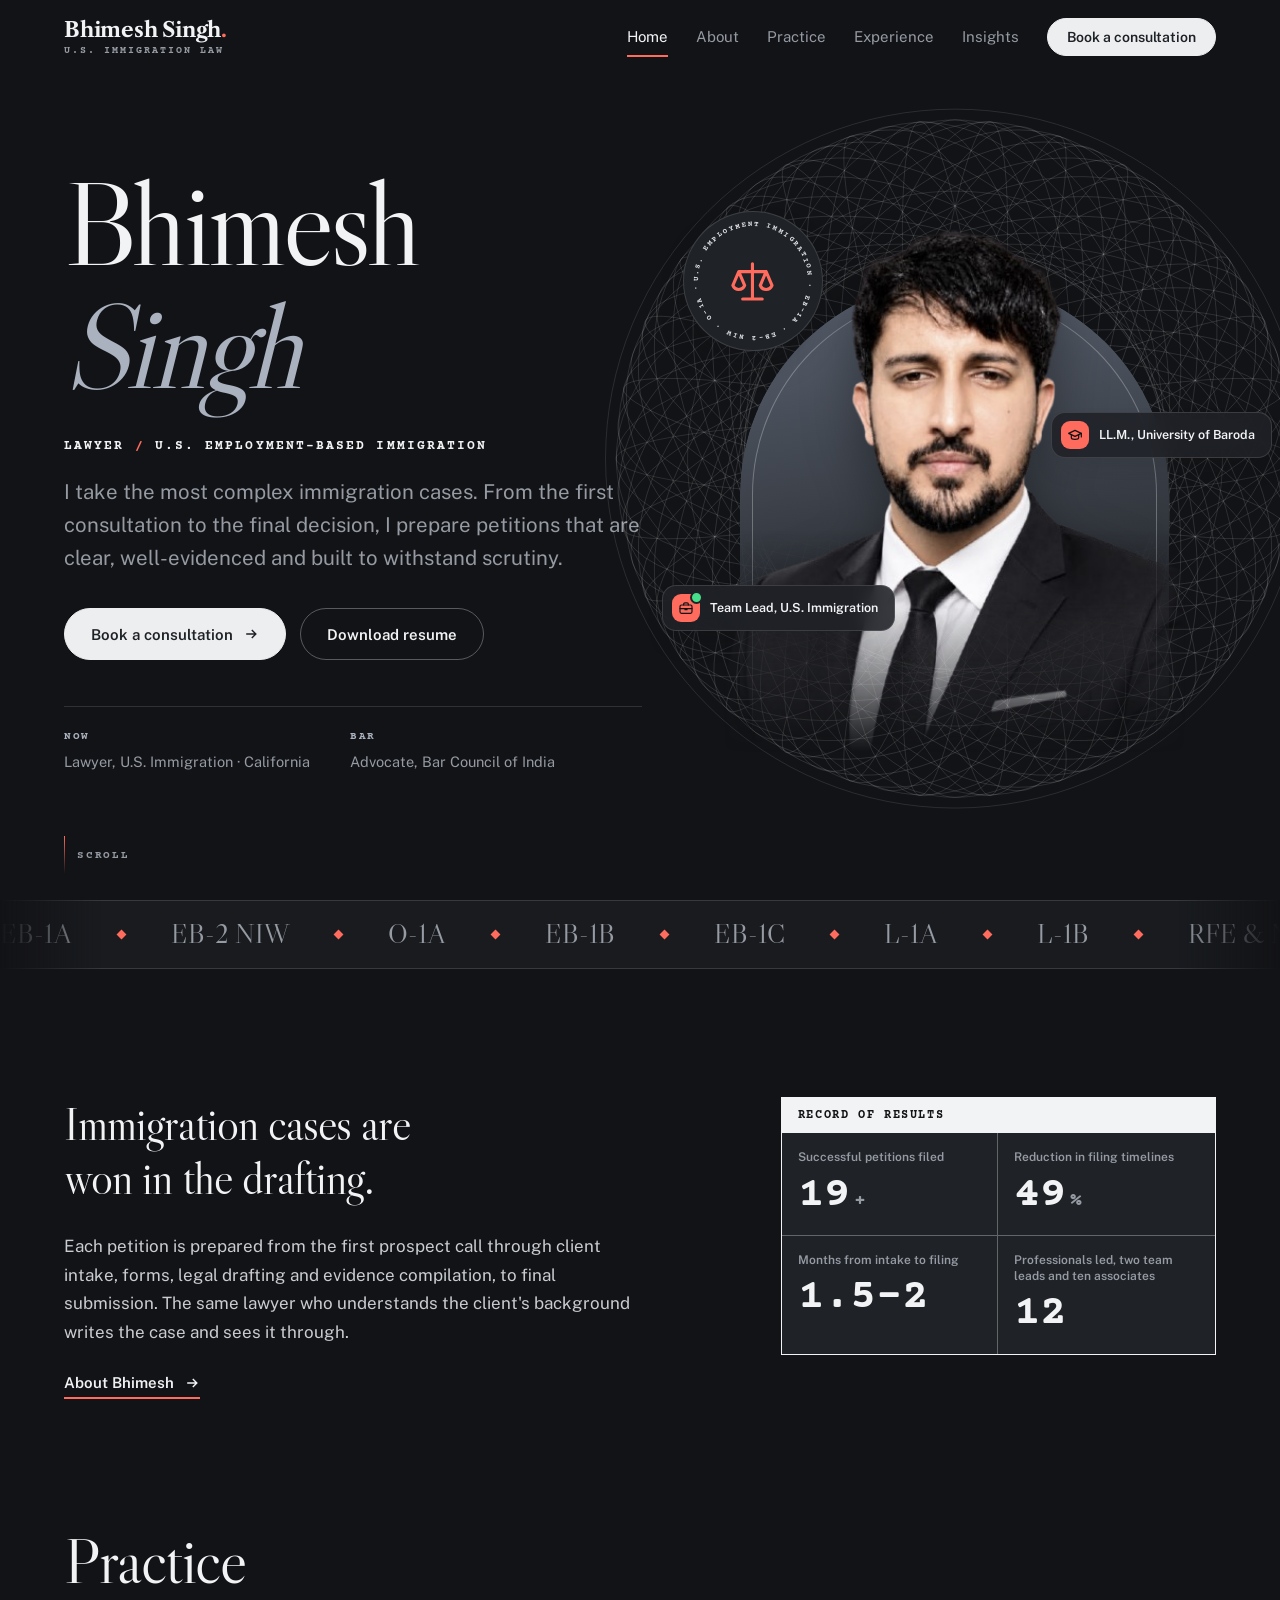
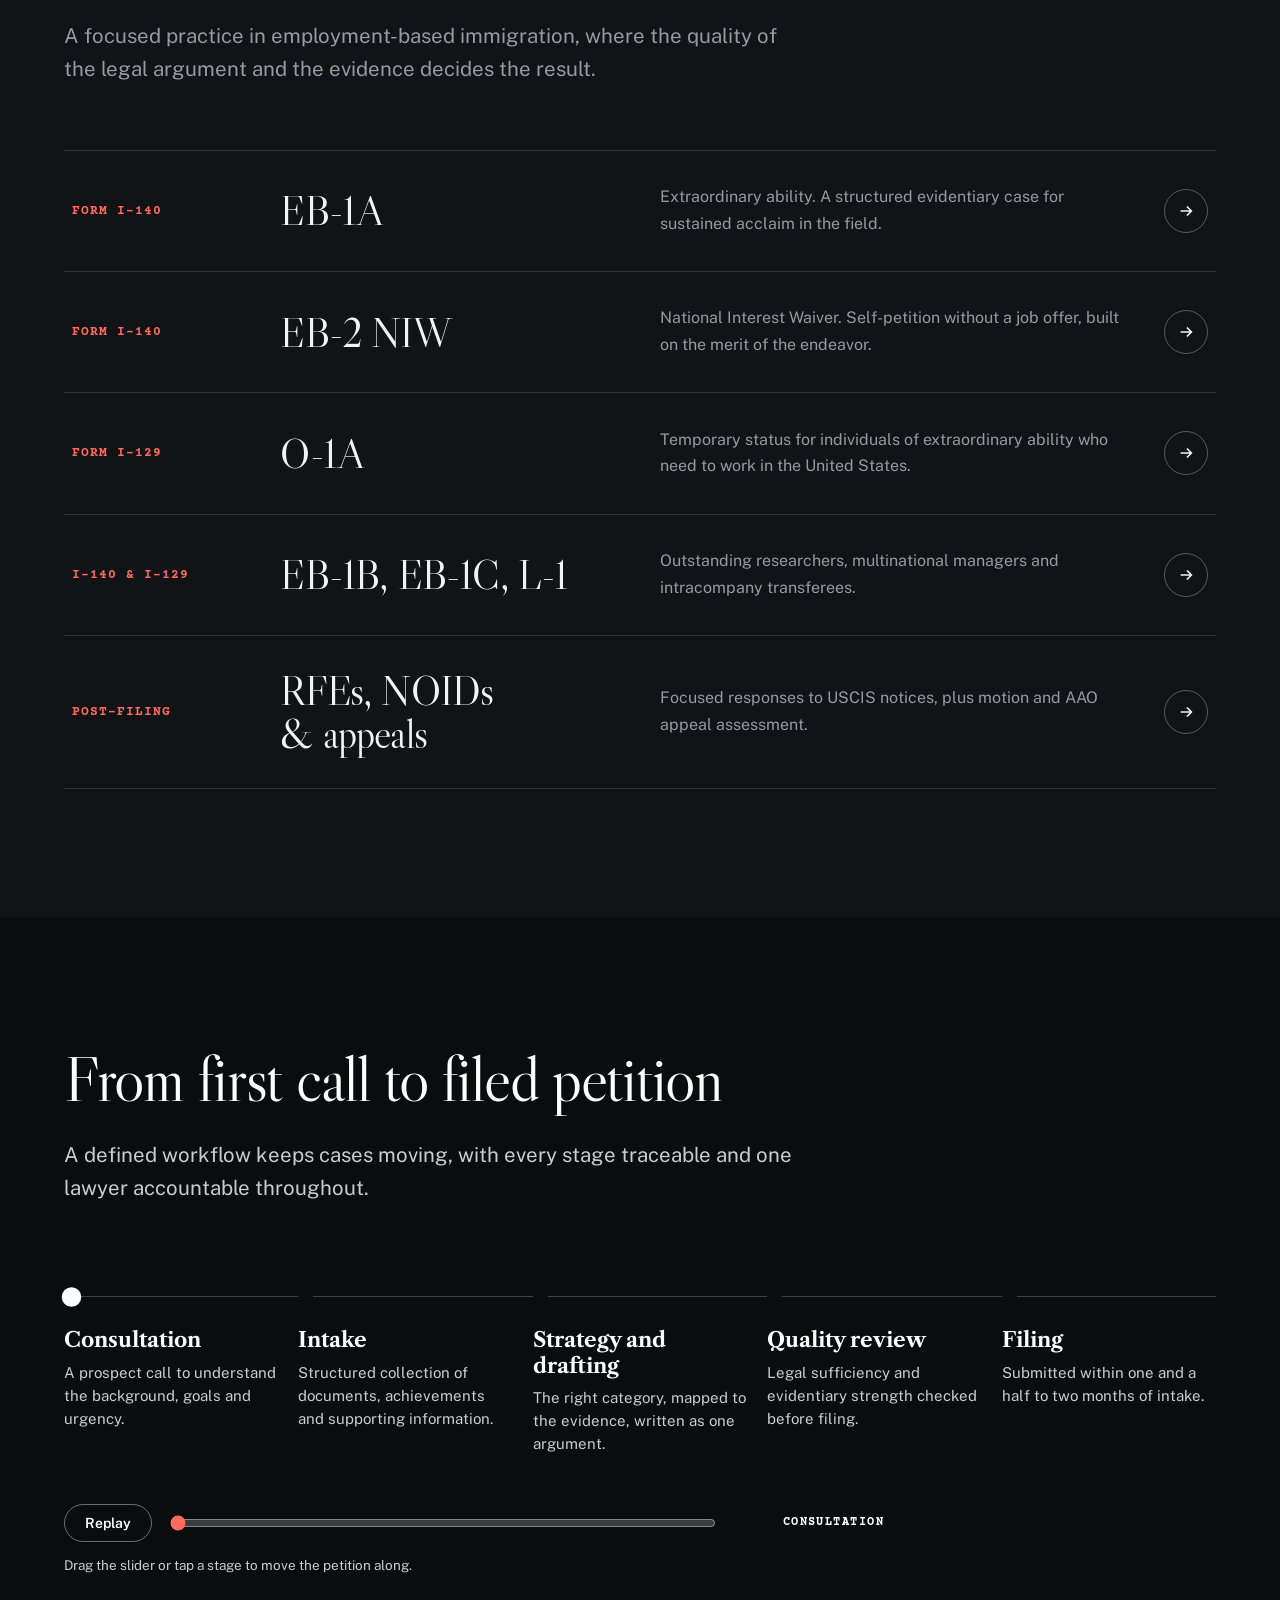
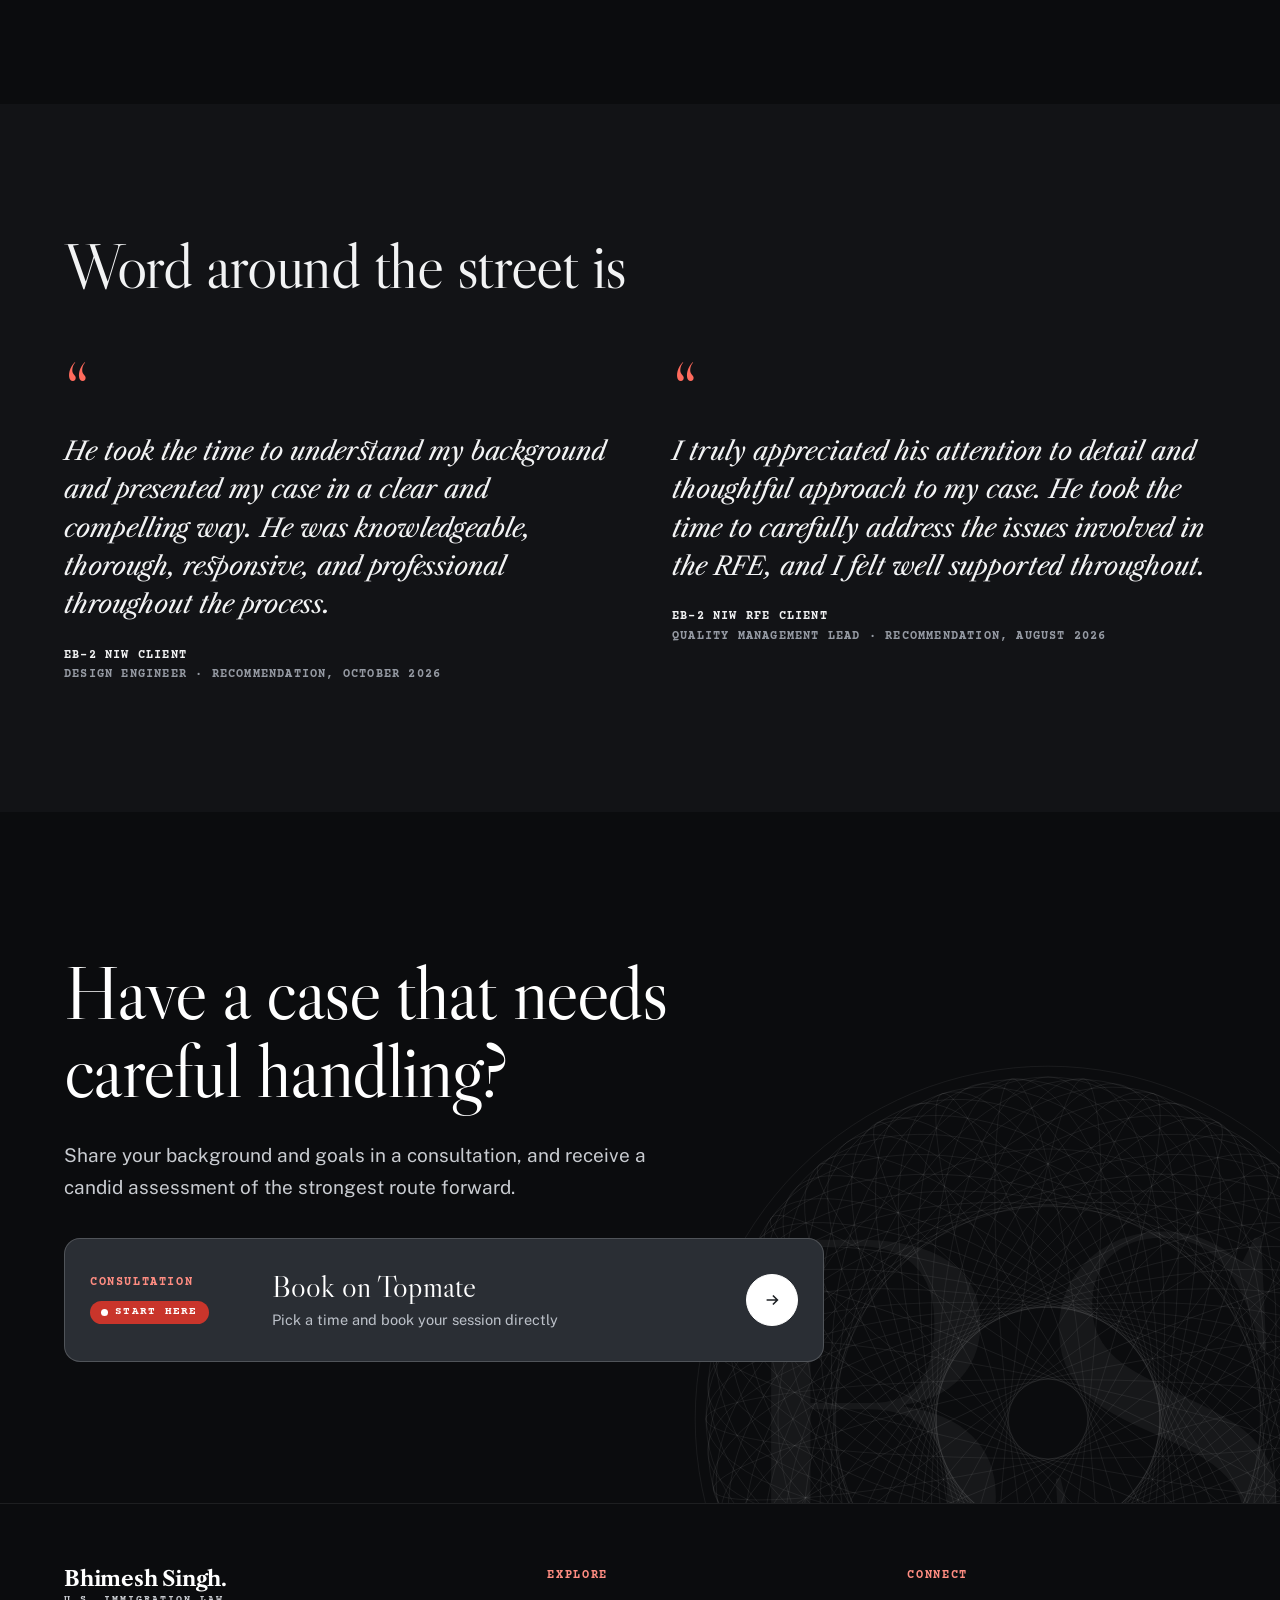
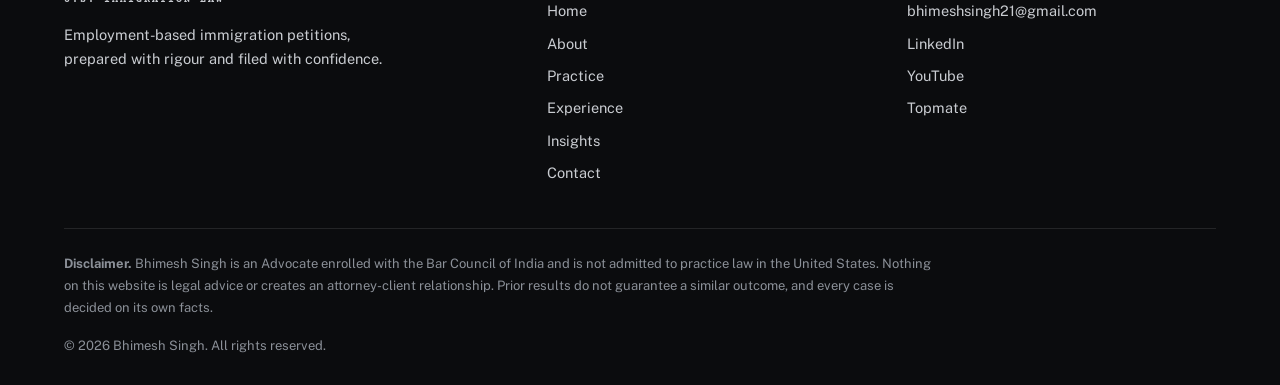
==== index.html @ 0651016d "added portfolio" ====
<!doctype html>
<html lang="en" class="no-js">
<head>
<meta charset="utf-8">
<meta name="viewport" content="width=device-width, initial-scale=1">
<title>Bhimesh Singh | U.S. Immigration Lawyer</title>
<meta name="description" content="Bhimesh Singh is a lawyer focused on U.S. employment-based immigration: EB-1A, EB-2 NIW, O-1A, EB-1B, EB-1C and L-1 petitions, RFEs and appeals.">
<meta name="theme-color" content="#121316">
<meta property="og:title" content="Bhimesh Singh | U.S. Immigration Lawyer">
<meta property="og:description" content="Bhimesh Singh is a lawyer focused on U.S. employment-based immigration: EB-1A, EB-2 NIW, O-1A, EB-1B, EB-1C and L-1 petitions, RFEs and appeals.">
<meta property="og:type" content="website">
<link rel="icon" href="data:image/svg+xml,%3Csvg xmlns='http://www.w3.org/2000/svg' viewBox='0 0 64 64'%3E%3Crect width='64' height='64' rx='14' fill='%231e2125'/%3E%3Ctext x='32' y='43' font-family='Georgia,serif' font-weight='700' font-size='28' text-anchor='middle' fill='%23ffffff'%3EBS%3C/text%3E%3C/svg%3E">
<link rel="preconnect" href="https://fonts.googleapis.com">
<link rel="preconnect" href="https://fonts.gstatic.com" crossorigin>
<link href="https://fonts.googleapis.com/css2?family=Courier+Prime:wght@400;700&family=Libre+Caslon+Display&family=Libre+Caslon+Text:ital,wght@0,400;0,700;1,400&family=Public+Sans:wght@400;500;600;700&display=swap" rel="stylesheet">
<link rel="stylesheet" href="style.css">
<script>document.documentElement.className='js';</script>
</head>
<body>
<svg class="hidden-svg" aria-hidden="true" focusable="false"><defs><symbol id="rose" viewBox="-200 -200 400 400"><ellipse rx="190" ry="22" transform="rotate(0)"/><ellipse rx="190" ry="22" transform="rotate(12)"/><ellipse rx="190" ry="22" transform="rotate(24)"/><ellipse rx="190" ry="22" transform="rotate(36)"/><ellipse rx="190" ry="22" transform="rotate(48)"/><ellipse rx="190" ry="22" transform="rotate(60)"/><ellipse rx="190" ry="22" transform="rotate(72)"/><ellipse rx="190" ry="22" transform="rotate(84)"/><ellipse rx="190" ry="22" transform="rotate(96)"/><ellipse rx="190" ry="22" transform="rotate(108)"/><ellipse rx="190" ry="22" transform="rotate(120)"/><ellipse rx="190" ry="22" transform="rotate(132)"/><ellipse rx="190" ry="22" transform="rotate(144)"/><ellipse rx="190" ry="22" transform="rotate(156)"/><ellipse rx="190" ry="22" transform="rotate(168)"/><ellipse rx="190" ry="62" transform="rotate(0)"/><ellipse rx="190" ry="62" transform="rotate(6)"/><ellipse rx="190" ry="62" transform="rotate(12)"/><ellipse rx="190" ry="62" transform="rotate(18)"/><ellipse rx="190" ry="62" transform="rotate(24)"/><ellipse rx="190" ry="62" transform="rotate(30)"/><ellipse rx="190" ry="62" transform="rotate(36)"/><ellipse rx="190" ry="62" transform="rotate(42)"/><ellipse rx="190" ry="62" transform="rotate(48)"/><ellipse rx="190" ry="62" transform="rotate(54)"/><ellipse rx="190" ry="62" transform="rotate(60)"/><ellipse rx="190" ry="62" transform="rotate(66)"/><ellipse rx="190" ry="62" transform="rotate(72)"/><ellipse rx="190" ry="62" transform="rotate(78)"/><ellipse rx="190" ry="62" transform="rotate(84)"/><ellipse rx="190" ry="62" transform="rotate(90)"/><ellipse rx="190" ry="62" transform="rotate(96)"/><ellipse rx="190" ry="62" transform="rotate(102)"/><ellipse rx="190" ry="62" transform="rotate(108)"/><ellipse rx="190" ry="62" transform="rotate(114)"/><ellipse rx="190" ry="62" transform="rotate(120)"/><ellipse rx="190" ry="62" transform="rotate(126)"/><ellipse rx="190" ry="62" transform="rotate(132)"/><ellipse rx="190" ry="62" transform="rotate(138)"/><ellipse rx="190" ry="62" transform="rotate(144)"/><ellipse rx="190" ry="62" transform="rotate(150)"/><ellipse rx="190" ry="62" transform="rotate(156)"/><ellipse rx="190" ry="62" transform="rotate(162)"/><ellipse rx="190" ry="62" transform="rotate(168)"/><ellipse rx="190" ry="62" transform="rotate(174)"/><ellipse rx="190" ry="118" transform="rotate(0)"/><ellipse rx="190" ry="118" transform="rotate(9)"/><ellipse rx="190" ry="118" transform="rotate(18)"/><ellipse rx="190" ry="118" transform="rotate(27)"/><ellipse rx="190" ry="118" transform="rotate(36)"/><ellipse rx="190" ry="118" transform="rotate(45)"/><ellipse rx="190" ry="118" transform="rotate(54)"/><ellipse rx="190" ry="118" transform="rotate(63)"/><ellipse rx="190" ry="118" transform="rotate(72)"/><ellipse rx="190" ry="118" transform="rotate(81)"/><ellipse rx="190" ry="118" transform="rotate(90)"/><ellipse rx="190" ry="118" transform="rotate(99)"/><ellipse rx="190" ry="118" transform="rotate(108)"/><ellipse rx="190" ry="118" transform="rotate(117)"/><ellipse rx="190" ry="118" transform="rotate(126)"/><ellipse rx="190" ry="118" transform="rotate(135)"/><ellipse rx="190" ry="118" transform="rotate(144)"/><ellipse rx="190" ry="118" transform="rotate(153)"/><ellipse rx="190" ry="118" transform="rotate(162)"/><ellipse rx="190" ry="118" transform="rotate(171)"/><circle r="196"/><circle r="150"/></symbol><filter id="rough"><feTurbulence type="fractalNoise" baseFrequency=".9" numOctaves="2" result="n"/><feDisplacementMap in="SourceGraphic" in2="n" scale="2.4"/></filter></defs></svg>
<a class="skip" href="#main">Skip to content</a>
<div class="progress" aria-hidden="true"></div>
<div class="pops" id="pops" aria-hidden="true"></div>
<header class="nav" id="nav">
  <a class="brand" href="index.html" aria-label="Bhimesh Singh, home"><b>Bhimesh Singh<i>.</i></b><small>U.S. Immigration Law</small></a>
  <nav class="links" id="links" aria-label="Primary">
    <a href="index.html" aria-current="page">Home</a><a href="about.html">About</a><a href="practice.html">Practice</a><a href="experience.html">Experience</a><a href="insights.html">Insights</a>
    <a href="contact.html" class="btn btn-sm magnetic">Book a consultation</a>
  </nav>
  <div class="nav-actions">
    <a href="contact.html" class="btn btn-sm nav-cta">Book a consultation</a>
    <button class="burger" id="burger" aria-label="Menu" aria-expanded="false" aria-controls="links"><i></i><i></i></button>
  </div>
</header>
<main id="main">
<section class="hero">
  <div class="hero-copy">
    <h1 class="name" aria-label="Bhimesh Singh">
      <span class="line"><span>Bhimesh</span></span>
      <span class="line"><span><em>Singh</em></span></span>
    </h1>
    <p class="role reveal" style="--d:.4s">Lawyer <b>/</b> U.S. employment-based immigration</p>
    <p class="lead reveal" style="--d:.5s">I take the most complex immigration cases. From the first consultation to the final decision, I prepare petitions that are clear, well-evidenced and built to withstand scrutiny.</p>
    <div class="cta reveal" style="--d:.65s">
      <a class="btn magnetic" href="contact.html">Book a consultation <svg viewBox="0 0 20 20" width="16" height="16" aria-hidden="true"><path d="M4 10h11m-4-5 5 5-5 5" fill="none" stroke="currentColor" stroke-width="1.8"/></svg></a>
      <a class="btn btn-ghost magnetic" href="assets/Bhimesh_Singh_Resume.pdf" download>Download resume</a>
    </div>
    <ul class="hero-meta reveal" style="--d:.8s">
      <li><span>Now</span>Lawyer, U.S. Immigration &middot; California</li>
      <li><span>Bar</span>Advocate, Bar Council of India</li>
    </ul>
  </div>
  <div class="hero-art">
    <svg class="rosette" aria-hidden="true"><use href="#rose"/></svg>
    <div class="arch"></div>
    <img src="assets/portrait.png" alt="Portrait of Bhimesh Singh in a dark suit and tie" width="435" height="573" fetchpriority="high">
    <div class="seal" aria-hidden="true">
      <svg class="ring-text" viewBox="0 0 200 200"><defs><path id="circ" d="M100,100 m-80,0 a80,80 0 1,1 160,0 a80,80 0 1,1 -160,0"/></defs><text><textPath href="#circ" textLength="496" lengthAdjust="spacing">U.S. EMPLOYMENT IMMIGRATION &#183; EB-1A &#183; EB-2 NIW &#183; O-1A &#183;</textPath></text></svg>
      <svg class="ic" viewBox="0 0 24 24"><path d="M12 3v18M7 21h10M5 7h14M5 7l-3 7a3.2 3.2 0 0 0 6 0zM19 7l-3 7a3.2 3.2 0 0 0 6 0z"/></svg>
    </div><div class="chip c1"><i class="live"><svg viewBox="0 0 24 24" aria-hidden="true"><rect x="3" y="7.5" width="18" height="12.5" rx="2.2"/><path d="M8.5 7.5V6a1.8 1.8 0 0 1 1.8-1.8h3.4A1.8 1.8 0 0 1 15.5 6v1.5M3 13h18M10.5 13v1.6h3V13"/></svg></i>Team Lead, U.S. Immigration</div>
    <div class="chip c2"><i><svg viewBox="0 0 24 24" aria-hidden="true"><path d="M2.5 9.5L12 5l9.5 4.5L12 14z"/><path d="M6.5 11.7v4.3c0 1.2 2.5 2.5 5.5 2.5s5.5-1.3 5.5-2.5v-4.3M21.5 9.5v5.5"/></svg></i>LL.M., University of Baroda</div>
  </div>
  <a href="#statement" class="scroll" aria-label="Scroll to content"><i></i>Scroll</a>
</section>

<div class="ticker" aria-hidden="true"><div class="track"><span>EB-1A</span><span>EB-2 NIW</span><span>O-1A</span><span>EB-1B</span><span>EB-1C</span><span>L-1A</span><span>L-1B</span><span>RFE &amp; NOID responses</span><span>I-290B motions</span><span>AAO appeals</span><span>EB-1A</span><span>EB-2 NIW</span><span>O-1A</span><span>EB-1B</span><span>EB-1C</span><span>L-1A</span><span>L-1B</span><span>RFE &amp; NOID responses</span><span>I-290B motions</span><span>AAO appeals</span></div></div>

<section class="sec" id="statement">
  <div class="statement">
    <div>
      <p class="big" style="margin:0"><span class="hl" style="--d:0s"><span>Immigration cases are won in the drafting.</span></span></p>
      <p class="reveal">Each petition is prepared from the first prospect call through client intake, forms, legal drafting and evidence compilation, to final submission. The same lawyer who understands the client's background writes the case and sees it through.</p>
      <a class="more reveal" href="about.html">About Bhimesh <svg viewBox="0 0 20 20" width="16" height="16" aria-hidden="true"><path d="M4 10h11m-4-5 5 5-5 5" fill="none" stroke="currentColor" stroke-width="1.8"/></svg></a>
    </div>
    <div class="ledger reveal">
      <header>Record of results</header>
      <div class="ledger-grid">
        <div class="field"><label>Successful petitions filed</label><b data-count="19" data-suffix="+">0</b></div>
        <div class="field"><label>Reduction in filing timelines</label><b data-count="50" data-suffix="%">0</b></div>
        <div class="field"><label>Months from intake to filing</label><b>1.5&ndash;2</b></div>
        <div class="field"><label>Professionals led, two team leads and ten associates</label><b data-count="12">0</b></div>
      </div>
    </div>
  </div>
</section>

<section class="sec">
  <div class="sec-head">
    <h2><span class="hl" style="--d:0s"><span>Practice</span></span></h2>
    <p class="lead reveal">A focused practice in employment-based immigration, where the quality of the legal argument and the evidence decides the result.</p>
  </div>
  <ul class="rows"><li><a class="row reveal" style="--d:0.0s" href="practice.html#eb1a"><span class="form">Form I-140</span><h3>EB-1A</h3><p>Extraordinary ability. A structured evidentiary case for sustained acclaim in the field.</p><span class="arr"><svg viewBox="0 0 20 20" aria-hidden="true"><path d="M4 10h11m-4-5 5 5-5 5" fill="none" stroke="currentColor" stroke-width="1.8"/></svg></span></a></li><li><a class="row reveal" style="--d:0.06s" href="practice.html#eb2niw"><span class="form">Form I-140</span><h3>EB-2 NIW</h3><p>National Interest Waiver. Self-petition without a job offer, built on the merit of the endeavor.</p><span class="arr"><svg viewBox="0 0 20 20" aria-hidden="true"><path d="M4 10h11m-4-5 5 5-5 5" fill="none" stroke="currentColor" stroke-width="1.8"/></svg></span></a></li><li><a class="row reveal" style="--d:0.12s" href="practice.html#o1a"><span class="form">Form I-129</span><h3>O-1A</h3><p>Temporary status for individuals of extraordinary ability who need to work in the United States.</p><span class="arr"><svg viewBox="0 0 20 20" aria-hidden="true"><path d="M4 10h11m-4-5 5 5-5 5" fill="none" stroke="currentColor" stroke-width="1.8"/></svg></span></a></li><li><a class="row reveal" style="--d:0.18s" href="practice.html#other"><span class="form">I-140 &amp; I-129</span><h3>EB-1B, EB-1C, L-1</h3><p>Outstanding researchers, multinational managers and intracompany transferees.</p><span class="arr"><svg viewBox="0 0 20 20" aria-hidden="true"><path d="M4 10h11m-4-5 5 5-5 5" fill="none" stroke="currentColor" stroke-width="1.8"/></svg></span></a></li><li><a class="row reveal" style="--d:0.24s" href="practice.html#rfe"><span class="form">Post-filing</span><h3>RFEs, NOIDs &amp; appeals</h3><p>Focused responses to USCIS notices, plus motion and AAO appeal assessment.</p><span class="arr"><svg viewBox="0 0 20 20" aria-hidden="true"><path d="M4 10h11m-4-5 5 5-5 5" fill="none" stroke="currentColor" stroke-width="1.8"/></svg></span></a></li></ul>
</section>

<section class="dark">
  <div class="sec pb" style="padding-bottom:0">
    <div class="sec-head" style="margin-bottom:0">
      <h2><span class="hl" style="--d:0s"><span>From first call to filed petition</span></span></h2>
      <p class="lead reveal">A defined workflow keeps cases moving, with every stage traceable and one lawyer accountable throughout.</p>
    </div>
    <div class="flow-wrap" id="flowWrap">
      <ol class="flow" aria-label="Petition workflow">
        <li><b>Consultation</b><span>A prospect call to understand the background, goals and urgency.</span></li>
        <li><b>Intake</b><span>Structured collection of documents, achievements and supporting information.</span></li>
        <li><b>Strategy and drafting</b><span>The right category, mapped to the evidence, written as one argument.</span></li>
        <li><b>Quality review</b><span>Legal sufficiency and evidentiary strength checked before filing.</span></li>
        <li><b>Filing</b><span>Submitted within one and a half to two months of intake.</span></li>
      </ol>
      <div class="flow-doc" aria-hidden="true"><svg viewBox="0 0 24 24"><path d="M6 2.5h8l4 4v15H6z"/><path d="M14 2.5v4h4M9 12h6M9 16h6"/></svg></div>
      <div class="stamp" aria-hidden="true">FILED<small>IN 1.5&ndash;2 MONTHS</small></div>
    </div>
    <div class="flow-ctl">
      <button class="replay" id="flowReplay" type="button">Replay</button>
      <input id="flowRange" type="range" min="0" max="1000" value="0" aria-label="Move the petition through each stage" aria-describedby="flowOut">
      <output class="stage-out" id="flowOut" for="flowRange" aria-live="polite">Consultation</output>
    </div>
    <p class="flow-hint">Drag the slider or tap a stage to move the petition along.</p>
  </div>
</section>

<section class="sec">
  <div class="sec-head"><h2><span class="hl" style="--d:0s"><span>Word around the street is</span></span></h2></div>
  <div class="quotes">
    <figure class="quote reveal">
      <blockquote>He took the time to understand my background and presented my case in a clear and compelling way. He was knowledgeable, thorough, responsive, and professional throughout the process.</blockquote>
      <figcaption><b>EB-2 NIW client</b>Design Engineer &middot; Recommendation, October 2026</figcaption>
    </figure>
    <figure class="quote reveal" style="--d:.1s">
      <blockquote>I truly appreciated his attention to detail and thoughtful approach to my case. He took the time to carefully address the issues involved in the RFE, and I felt well supported throughout.</blockquote>
      <figcaption><b>EB-2 NIW RFE client</b>Quality Management Lead &middot; Recommendation, August 2026</figcaption>
    </figure>
  </div>
</section>

<section class="band">
  <svg class="rosette" aria-hidden="true"><use href="#rose"/></svg>
  <div class="band-in">
    <h2><span class="hl" style="--d:0s"><span>Have a case that needs careful handling?</span></span></h2>
    <p class="reveal">Share your background and goals in a consultation, and receive a candid assessment of the strongest route forward.</p>
    <a class="channel primary reveal" href="https://topmate.io/bhimeshsingh" target="_blank" rel="noopener"><small>Consultation<span class="badge"><i></i>Start here</span></small><div><b>Book on Topmate</b><span class="d">Pick a time and book your session directly</span></div><span class="arr"><svg viewBox="0 0 20 20" aria-hidden="true"><path d="M4 10h11m-4-5 5 5-5 5" fill="none" stroke="currentColor" stroke-width="1.8"/></svg></span></a>
  </div>
</section>
</main>
<footer class="foot">
  <div class="foot-top">
    <div>
      <a class="brand" href="index.html"><b>Bhimesh Singh.</b><small>U.S. Immigration Law</small></a>
      <p style="margin-top:18px;max-width:38ch">Employment-based immigration petitions, prepared with rigour and filed with confidence.</p>
    </div>
    <div><h4>Explore</h4><ul><li><a href="index.html">Home</a></li><li><a href="about.html">About</a></li><li><a href="practice.html">Practice</a></li><li><a href="experience.html">Experience</a></li><li><a href="insights.html">Insights</a></li><li><a href="contact.html">Contact</a></li></ul></div>
    <div><h4>Connect</h4><ul>
      <li><a href="mailto:bhimeshsingh21@gmail.com">bhimeshsingh21@gmail.com</a></li>
      <li><a href="https://www.linkedin.com/in/bhimeshsingh/" target="_blank" rel="noopener">LinkedIn</a></li>
      <li><a href="https://www.youtube.com/@Lawyerbhimesh" target="_blank" rel="noopener">YouTube</a></li>
      <li><a href="https://topmate.io/bhimeshsingh" target="_blank" rel="noopener">Topmate</a></li>
    </ul></div>
  </div>
  <p class="disc"><b>Disclaimer.</b> Bhimesh Singh is an Advocate enrolled with the Bar Council of India and is not admitted to practice law in the United States. Nothing on this website is legal advice or creates an attorney-client relationship. Prior results do not guarantee a similar outcome, and every case is decided on its own facts.</p>
  <p class="copyr">&copy; <span id="yr">2026</span> Bhimesh Singh. All rights reserved.</p>
</footer>
<script src="main.js"></script>
</body>
</html>
---- style.css ----
@view-transition{navigation:auto}
:root{
  --bg:#121316;--bg2:#191b1f;--panel:#1f2227;
  --ink:#f2f3f4;--text:#c9ccd1;--muted:#959aa3;
  --line:rgba(255,255,255,.13);--line2:rgba(255,255,255,.3);
  --accent:#e4e6e9;--accent2:#aab2bf;--stamp:#ff6b5d;
  --drench:#0b0c0e;--arch-a:#5c6472;--arch-b:#26292e;
  --btn-bg:#eceef0;--btn-fg:#1e2125;--btn-hover:#ffffff;
  --rose:rgba(255,255,255,.14);
  --disp:'Libre Caslon Display','Libre Caslon Text',Georgia,serif;
  --serif:'Libre Caslon Text',Georgia,serif;
  --sans:'Public Sans',system-ui,-apple-system,'Segoe UI',sans-serif;
  --type:'Courier Prime','Courier New',monospace;
  --ease:cubic-bezier(.16,1,.3,1);
  --pad:clamp(20px,5vw,72px);
  --gut:max(var(--pad),calc((100vw - 1240px)/2));
  color-scheme:dark;
}
*{box-sizing:border-box;margin:0;padding:0}
html{overflow-x:hidden;scroll-behavior:smooth;scroll-padding-top:90px;scrollbar-color:var(--muted) var(--bg)}
body{background:var(--bg);color:var(--text);font:400 17px/1.68 var(--sans);-webkit-font-smoothing:antialiased;overflow-x:clip;caret-color:var(--accent2);transition:background .5s,color .5s}
img{max-width:100%;display:block}
a{color:inherit;text-decoration:none}
ul,ol{list-style:none}
::selection{background:var(--accent2);color:#fff}
:focus-visible{outline:2px solid var(--accent2);outline-offset:3px;border-radius:3px}
.skip{position:absolute;left:-999px;top:8px;background:var(--accent);color:var(--btn-fg);padding:10px 16px;z-index:100}
.skip:focus{left:8px}
h1,h2,h3{font-family:var(--serif);font-weight:700;color:var(--ink);text-wrap:balance}
h2{font:400 clamp(34px,5vw,66px)/1.06 var(--disp);letter-spacing:-.02em}
h3{font:700 clamp(21px,2vw,26px)/1.25 var(--serif);letter-spacing:-.01em}
h4{font:700 12px/1.3 var(--type);letter-spacing:.14em;text-transform:uppercase;color:var(--accent2);margin-bottom:16px}
.lead{font-size:clamp(18px,1.6vw,21px);line-height:1.6;color:var(--muted);max-width:56ch}
.type{font-family:var(--type)}
.hidden-svg{position:absolute;width:0;height:0}

/* ambient */
.progress{position:fixed;top:0;left:0;height:3px;width:100%;transform-origin:0 50%;transform:scaleX(0);background:linear-gradient(90deg,var(--accent2),var(--stamp));z-index:60}
main,.foot,.nav{position:relative;z-index:1}
.pops{position:fixed;inset:0;z-index:0;pointer-events:none;overflow:hidden}

/* nav */
.nav{position:fixed;top:0;left:0;right:0;z-index:50;display:flex;align-items:center;justify-content:space-between;padding:18px var(--gut);transition:background .3s,backdrop-filter .3s,padding .3s;view-transition-name:nav}
.nav.stuck{background:color-mix(in srgb,var(--bg) 86%,transparent);backdrop-filter:blur(14px);-webkit-backdrop-filter:blur(14px);padding-block:11px;border-bottom:1px solid var(--line)}
.brand{display:flex;flex-direction:column;line-height:1}
.brand b{font:700 21px/1 var(--serif);color:var(--ink);letter-spacing:-.01em}
.brand b i{color:var(--stamp);font-style:normal}
.brand small{font:700 10px/1 var(--type);letter-spacing:.2em;text-transform:uppercase;color:var(--muted);margin-top:6px}
.links{display:flex;align-items:center;gap:28px;font-size:15px;white-space:nowrap}
.links a:not(.btn){color:var(--muted);position:relative;padding:4px 0;transition:color .2s}
.links a:not(.btn)::after{content:"";position:absolute;left:0;right:0;bottom:-3px;height:2px;background:var(--stamp);transform:scaleX(0);transform-origin:left;transition:transform .45s var(--ease)}
.links a:not(.btn):hover,.links a[aria-current]:not(.btn){color:var(--ink)}
.links a:not(.btn):hover::after,.links a[aria-current]:not(.btn)::after{transform:scaleX(1)}
.burger{display:none;background:none;border:0;width:42px;height:42px;position:relative;cursor:pointer}
.burger i{position:absolute;left:10px;right:10px;height:2px;background:var(--ink);transition:transform .3s var(--ease)}
.burger i:first-child{top:17px}.burger i:last-child{top:25px}
.burger[aria-expanded=true] i:first-child{transform:translateY(4px) rotate(45deg)}
.burger[aria-expanded=true] i:last-child{transform:translateY(-4px) rotate(-45deg)}

.nav-actions{display:none;align-items:center;gap:6px}
.nav-cta{white-space:nowrap}

/* buttons */
.btn{display:inline-flex;align-items:center;gap:10px;background:var(--btn-bg);color:var(--btn-fg);font:600 15px/1 var(--sans);padding:17px 26px;border-radius:999px;border:1px solid var(--btn-bg);transition:background .25s,box-shadow .3s,border-color .25s,color .25s;will-change:transform}
.btn:hover{background:var(--btn-hover);border-color:var(--btn-hover);box-shadow:0 14px 34px -12px rgba(20,22,26,.55)}
.btn svg{transition:transform .3s var(--ease)}
.btn:hover svg{transform:translateX(4px)}
.btn-ghost{background:transparent;color:var(--ink);border-color:var(--line2)}
.btn-ghost:hover{background:var(--bg2);color:var(--ink);border-color:var(--ink);box-shadow:none}
.btn-sm{padding:11px 19px;font-size:14px}
.btn-stamp{background:var(--stamp);border-color:var(--stamp);color:#fff}
.btn-stamp:hover{background:#e04a3f;border-color:#e04a3f}

/* hero */
.hero{min-height:100svh;display:grid;grid-template-columns:1.05fr .95fr;align-items:center;gap:clamp(24px,4vw,64px);padding:118px var(--gut) 78px;position:relative}
.name{font:400 clamp(58px,9.4vw,138px)/.96 var(--disp);letter-spacing:-.03em;color:var(--ink)}
.name .line{display:block;overflow:hidden;padding-bottom:.18em;margin-bottom:-.12em}
.name .line>span{display:inline-block}
.name em{font-style:italic;color:var(--accent2)}
.role{margin-top:26px;font:700 13px/1.5 var(--type);letter-spacing:.16em;text-transform:uppercase;color:var(--ink)}
.role b{color:var(--stamp)}
.hero .lead{margin-top:20px}
.cta{display:flex;flex-wrap:wrap;gap:14px;margin-top:34px}
.hero-meta{display:flex;flex-wrap:wrap;gap:14px 40px;margin-top:46px;padding-top:24px;border-top:1px solid var(--line);font-size:14.5px;color:var(--muted)}
.hero-meta span{display:block;font:700 11px/1 var(--type);letter-spacing:.14em;text-transform:uppercase;color:var(--accent2);margin-bottom:8px}

.hero-art{position:relative;aspect-ratio:1/1.1;max-width:560px;width:100%;justify-self:end;transition:transform .25s ease-out}
.rosette{position:absolute;inset:-14% -20% -10% -20%;width:140%;height:124%;color:var(--rose);fill:none;stroke:currentColor;stroke-width:.45;animation:spin 140s linear infinite;pointer-events:none}
.arch{position:absolute;left:9%;right:9%;top:17%;bottom:0;-webkit-mask-image:linear-gradient(#000 52%,transparent 96%);mask-image:linear-gradient(#000 52%,transparent 96%);border-radius:999px 999px 0 0;background:linear-gradient(172deg,var(--arch-a) 0%,var(--arch-b) 72%);box-shadow:0 40px 70px -40px rgba(20,22,26,.7)}
.arch::after{content:"";position:absolute;inset:12px 12px 0;border:1px solid rgba(255,255,255,.28);border-bottom:0;border-radius:999px 999px 0 0}
.hero-art img,.sticky-art img{position:absolute;left:6%;right:6%;bottom:0;width:88%;height:auto;filter:saturate(.75) drop-shadow(0 22px 26px rgba(0,0,0,.35));-webkit-mask-image:linear-gradient(90deg,transparent 0,#000 9%,#000 91%,transparent 100%),linear-gradient(#000 74%,transparent 99%);-webkit-mask-composite:source-in;mask-image:linear-gradient(90deg,transparent 0,#000 9%,#000 91%,transparent 100%),linear-gradient(#000 74%,transparent 99%);mask-composite:intersect}
.seal{position:absolute;left:-2%;top:5%;width:clamp(100px,11.5vw,140px);aspect-ratio:1;border-radius:50%;background:var(--panel);border:1px solid var(--line);box-shadow:0 18px 34px -16px rgba(20,22,26,.5);z-index:3;display:grid;place-items:center}
.seal .ring-text{position:absolute;inset:0;width:100%;height:100%;animation:spin 26s linear infinite}
.seal text{font:700 10.5px var(--type);fill:var(--accent);letter-spacing:.08em}
.seal .ic{position:relative;width:34%;height:34%;fill:none;stroke:var(--stamp);stroke-width:1.6;stroke-linecap:round;stroke-linejoin:round}
.chip{position:absolute;z-index:3;display:flex;align-items:center;gap:10px;font:600 12.5px/1.3 var(--sans);color:var(--ink);padding:11px 16px;border-radius:14px;background:color-mix(in srgb,var(--panel) 88%,transparent);backdrop-filter:blur(10px);-webkit-backdrop-filter:blur(10px);border:1px solid var(--line);animation:float 6s ease-in-out infinite;box-shadow:0 14px 30px -18px rgba(20,22,26,.5)}
.chip i{flex:none;display:grid;place-items:center;width:28px;height:28px;margin:-3px 0 -3px -7px;border-radius:9px;background:var(--stamp);color:#121316;position:relative}
.chip i.live::after{content:"";position:absolute;top:-3px;right:-3px;width:9px;height:9px;border-radius:50%;background:#46e08a;border:2px solid var(--panel);box-sizing:content-box;animation:pulse 2s infinite}
.chip svg{width:16px;height:16px;fill:none;stroke:currentColor;stroke-width:1.8;stroke-linecap:round;stroke-linejoin:round}
.c1{left:-6%;bottom:22%}
.c2{right:calc(-1 * min(17%, var(--gut) - 8px));top:40%;animation-delay:-3s}
.scroll{position:absolute;left:var(--gut);bottom:26px;display:flex;align-items:center;gap:12px;font:700 11px/1 var(--type);letter-spacing:.16em;text-transform:uppercase;color:var(--muted)}
.scroll i{width:1px;height:38px;background:linear-gradient(var(--stamp),transparent);animation:drip 2.2s var(--ease) infinite;transform-origin:top}

/* load choreography */
.js .name .line>span{transform:translateY(106%)}
.loaded .name .line>span{transform:none;transition:transform 1.2s var(--ease)}
.loaded .name .line:nth-child(2)>span{transition-delay:.12s}
.js .hero-art .arch{transform:scaleY(.5);opacity:0;transform-origin:bottom}
.js .hero-art img{opacity:0;transform:translateY(46px)}
.js .hero-art .seal,.js .hero-art .chip,.js .hero-art .rosette{opacity:0}
.loaded .hero-art .arch{transform:none;opacity:1;transition:transform 1.3s var(--ease) .25s,opacity .8s .25s}
.loaded .hero-art img{opacity:1;transform:none;transition:opacity 1s var(--ease) .6s,transform 1.3s var(--ease) .6s}
.loaded .hero-art .seal,.loaded .hero-art .chip,.loaded .hero-art .rosette{opacity:1;transition:opacity 1s 1.1s}
.js .hero .reveal{opacity:0}
.loaded .hero .reveal{opacity:1;transform:none}

/* reveal */
.js .reveal{opacity:0;transform:translateY(30px);transition:opacity .9s var(--ease) var(--d,0s),transform .9s var(--ease) var(--d,0s)}
.js .reveal.in{opacity:1;transform:none}
.hl{display:block;overflow:hidden;padding-bottom:.16em;margin-bottom:-.1em}
.hl>span{display:inline-block}
.js .hl>span{transform:translateY(108%)}
.js .hl.in>span,.loaded .page-head .hl>span{transform:none;transition:transform 1.1s var(--ease) var(--d,0s)}

/* ticker */
.ticker{overflow:hidden;border-block:1px solid var(--line);background:var(--bg2);padding:20px 0;mask-image:linear-gradient(90deg,transparent,#000 8%,#000 92%,transparent);-webkit-mask-image:linear-gradient(90deg,transparent,#000 8%,#000 92%,transparent)}
.track{display:flex;gap:46px;width:max-content;animation:marquee 42s linear infinite}
.track span{font:400 clamp(19px,2.1vw,28px)/1 var(--disp);color:var(--muted);white-space:nowrap;display:flex;align-items:center;gap:46px}
.track span::after{content:"";width:7px;height:7px;background:var(--stamp);transform:rotate(45deg)}
.ticker:hover .track{animation-play-state:paused}

/* sections */
.sec{padding:clamp(76px,10vw,140px) var(--gut) 0}
.sec.pb{padding-bottom:clamp(76px,10vw,140px)}
.sec-head{max-width:820px;margin-bottom:clamp(34px,5vw,64px)}
.sec-head .lead{margin-top:22px}
.dark{background:var(--drench);color:var(--on);margin-top:clamp(76px,10vw,140px);padding-bottom:clamp(76px,10vw,140px);position:relative;overflow:hidden}
.dark h2,.dark h3{color:#fff}
.dark .lead{color:var(--on-m)}
.dark h4{color:var(--on-m)}

.statement{display:grid;grid-template-columns:1.25fr .85fr;gap:clamp(30px,6vw,96px);align-items:start}
.statement .big{font:400 clamp(28px,3.6vw,50px)/1.18 var(--disp);color:var(--ink);letter-spacing:-.02em;text-wrap:balance}
.statement p:not(.big){margin-top:24px;max-width:58ch}
.statement .more{margin-top:28px}
.more{display:inline-flex;align-items:center;gap:10px;font:600 15px/1 var(--sans);color:var(--ink);border-bottom:2px solid var(--stamp);padding-bottom:6px;transition:gap .3s var(--ease)}
.more:hover{gap:16px}

/* ledger: results in the grammar of a government form */
.ledger{border:1px solid var(--ink);background:var(--panel)}
.ledger header{background:var(--ink);color:var(--bg);font:700 11.5px/1 var(--type);letter-spacing:.14em;text-transform:uppercase;padding:12px 16px}
.ledger-grid{display:grid;grid-template-columns:1fr 1fr}
.field{padding:16px 16px 18px;border-top:1px solid var(--line2);position:relative}
.field:nth-child(odd){border-right:1px solid var(--line2)}
.field:nth-child(-n+2){border-top:0}
.field label{display:block;font:600 12px/1.35 var(--sans);color:var(--muted);margin-bottom:8px}
.field b{display:block;white-space:nowrap;font:700 clamp(30px,3.4vw,44px)/1 var(--type);color:var(--ink);font-variant-numeric:tabular-nums}
.field b small{font-size:.45em;letter-spacing:0;margin-left:4px;color:var(--muted)}

/* practice rows */
.rows{border-bottom:1px solid var(--line)}
.row{position:relative;display:grid;grid-template-columns:170px 1.1fr 1.5fr 44px;align-items:center;gap:clamp(12px,3vw,40px);padding:clamp(22px,2.6vw,34px) 8px;border-top:1px solid var(--line);overflow:hidden;transition:padding .4s var(--ease)}
.row::before{content:"";position:absolute;inset:0;background:radial-gradient(520px circle at var(--cx,50%) var(--cy,50%),color-mix(in srgb,var(--accent2) 14%,transparent),transparent 62%);opacity:0;transition:opacity .3s;pointer-events:none}
.row:hover::before{opacity:1}
.row:hover{padding-left:20px}
.form{font:700 12.5px/1.3 var(--type);letter-spacing:.08em;color:var(--stamp);text-transform:uppercase}
.row h3{font:400 clamp(28px,3.2vw,44px)/1.05 var(--disp);letter-spacing:-.02em}
.row p{color:var(--muted);font-size:16px}
.arr{width:44px;height:44px;border-radius:50%;border:1px solid var(--line2);display:grid;place-items:center;color:var(--ink);transition:background .3s,color .3s,transform .4s var(--ease)}
.arr svg{width:18px;height:18px;fill:none;stroke:currentColor;stroke-width:1.8}
.row:hover .arr{background:var(--ink);color:var(--bg);transform:rotate(-45deg)}

/* petition flow */
.flow-wrap{position:relative;margin-top:clamp(40px,6vw,80px)}
.flow{display:grid;grid-template-columns:repeat(5,1fr);gap:20px;position:relative}
.flow::before{content:"";position:absolute;left:0;right:0;top:15px;height:1px;background:rgba(255,255,255,.22)}
.flow::after{content:"";z-index:1;position:absolute;left:0;top:15px;height:2px;width:100%;margin-top:-.5px;background:linear-gradient(90deg,var(--arch-a),#fff);transform:scaleX(var(--p,0));transform-origin:left}
.flow li{position:relative;padding-top:46px}
.flow li::before{content:"";z-index:2;position:absolute;top:15.5px;left:0;transform:translateY(-50%);width:15px;height:15px;border-radius:50%;background:var(--drench);border:2px solid var(--on-m);transition:background .3s,border-color .3s,transform .4s var(--ease)}
.flow li.lit::before{background:#fff;border-color:#fff;transform:translateY(-50%) scale(1.3)}
.flow b{display:block;font:700 21px/1.2 var(--serif);color:#fff;margin-bottom:8px}
.flow span{font-size:15px;line-height:1.55;color:var(--on-m);display:block;max-width:24ch}
.flow-doc{z-index:3;position:absolute;top:16px;width:32px;height:38px;left:calc(var(--p,0) * 100%);transform:translate(-50%,-50%);opacity:var(--po,0);transition:opacity .35s;color:#fff;filter:drop-shadow(0 6px 8px rgba(0,0,0,.4));pointer-events:none}
.flow-doc svg{width:100%;height:100%;fill:var(--drench);stroke:currentColor;stroke-width:1.6;stroke-linecap:round;stroke-linejoin:round;animation:bob 1.1s ease-in-out infinite}
.stamp{position:absolute;right:0;top:-92px;z-index:4;transform:rotate(-9deg) scale(2.2);opacity:0;pointer-events:none;color:var(--stamp);border:4px double currentColor;border-radius:8px;padding:8px 20px 6px;text-align:center;font:700 clamp(26px,3.4vw,42px)/1 var(--type);letter-spacing:.12em;mix-blend-mode:normal;filter:url(#rough)}
.stamp small{display:block;font-size:.3em;letter-spacing:.18em;margin-top:6px}
.stamped .stamp{opacity:.94;transform:rotate(-9deg) scale(1);transition:opacity .12s,transform .38s cubic-bezier(.3,1.6,.5,1)}
.dark .stamp{color:#ff7a6c}
.thunk{animation:thunk .35s .26s}

/* quotes */
.quotes{display:grid;grid-template-columns:1fr 1fr;gap:clamp(28px,5vw,80px)}
.quote blockquote{font:400 italic clamp(20px,2vw,26px)/1.5 var(--serif);color:var(--ink);text-wrap:pretty}
.quote blockquote::before{content:"\201C";display:block;font:400 90px/.6 var(--disp);color:var(--stamp);margin-bottom:10px}
.quote figcaption{margin-top:22px;font:700 12px/1.6 var(--type);letter-spacing:.1em;text-transform:uppercase;color:var(--muted)}
.quote figcaption b{display:block;color:var(--ink)}

/* band / contact */
.band{margin-top:clamp(76px,10vw,140px);padding:clamp(80px,11vw,150px) var(--gut);background:var(--drench);color:var(--on);position:relative;overflow:hidden}
.band::before{content:"BS";position:absolute;right:-2%;bottom:-24%;font:400 clamp(300px,40vw,600px)/1 var(--disp);color:rgba(255,255,255,.05);pointer-events:none}
.band .rosette{inset:auto -10% -40% auto;width:min(720px,70vw);height:auto;aspect-ratio:1;color:rgba(255,255,255,.08)}
.band-in{position:relative;max-width:1000px}
.band h2{color:#fff;font-size:clamp(38px,6vw,86px);line-height:1.02;max-width:14ch}
.band p{max-width:52ch;margin-top:26px;font-size:19px;color:var(--on-m)}
.mail{display:inline-block;margin-top:38px;font:400 clamp(22px,3.5vw,46px)/1.15 var(--disp);color:#fff;padding-bottom:9px;word-break:break-all;background:linear-gradient(rgba(255,255,255,.35),rgba(255,255,255,.35)) 0 100%/100% 2px no-repeat,linear-gradient(var(--stamp),var(--stamp)) 0 100%/0 2px no-repeat;transition:background-size .6s var(--ease)}
.mail:hover{background-size:100% 2px,100% 2px}
.band .cta{margin-top:34px}
.band .btn{background:#fff;color:var(--drench);border-color:#fff}
.band .btn:hover{background:var(--stamp);border-color:var(--stamp);color:#fff}
.band .btn-ghost{background:transparent;color:#fff;border-color:rgba(255,255,255,.45)}
.band .btn-ghost:hover{background:rgba(255,255,255,.12);border-color:#fff;color:#fff}

/* page head (inner pages) */
.page-head{position:relative;padding:clamp(140px,16vw,200px) var(--gut) clamp(40px,6vw,80px);overflow:hidden}
.page-head .rosette{inset:-6% -14% auto auto;width:min(720px,70vw);height:auto;aspect-ratio:1;-webkit-mask-image:linear-gradient(180deg,transparent 4%,#000 34%);mask-image:linear-gradient(180deg,transparent 4%,#000 34%)}
.page-head h1{position:relative;font:400 clamp(46px,7.4vw,108px)/.98 var(--disp);letter-spacing:-.03em;max-width:16ch}
.page-head .lead{position:relative;margin-top:28px}

/* inner layouts */
.sticky-wrap{display:grid;grid-template-columns:.8fr 1.2fr;gap:clamp(32px,7vw,110px);align-items:start}
.sticky-art{position:sticky;top:110px;aspect-ratio:1/1.16;max-width:460px;width:100%}
.sticky-art .arch{top:9%}
.sticky-art .rosette{inset:-8% -16% -4% -16%;width:132%;height:116%}
.sticky-art .cap{position:absolute;left:0;right:0;bottom:-46px;text-align:center;font:700 11.5px/1.5 var(--type);letter-spacing:.12em;text-transform:uppercase;color:var(--muted)}
.prose p{margin-bottom:1.3em;max-width:62ch}
.prose .big{font:400 clamp(28px,3.2vw,44px)/1.18 var(--disp);color:var(--ink);letter-spacing:-.02em;margin-bottom:.8em;max-width:22ch}
.ticks li{position:relative;padding:12px 0 12px 30px;border-bottom:1px solid var(--line)}
.ticks li:first-child{border-top:1px solid var(--line)}
.ticks li::before{content:"";position:absolute;left:2px;top:22px;width:12px;height:6px;border-left:2px solid var(--stamp);border-bottom:2px solid var(--stamp);transform:rotate(-45deg)}
.facts li{display:flex;justify-content:space-between;gap:24px;padding:15px 0;border-bottom:1px solid var(--line);transition:padding .35s var(--ease)}
.facts li:first-child{border-top:1px solid var(--line)}
.facts li:hover{padding-left:10px}
.facts b{font-weight:600;color:var(--ink)}
.facts span{color:var(--muted);text-align:right}
.edu-item{padding:20px 0;border-bottom:1px solid var(--line)}
.edu-item:first-of-type{border-top:1px solid var(--line)}
.edu-item b{display:block;font:400 26px/1.25 var(--disp);color:var(--ink)}
.edu-item span{display:block;color:var(--muted);font-size:15.5px}
.edu-item i{display:block;margin-top:8px;font:700 12px/1 var(--type);font-style:normal;letter-spacing:.12em;color:var(--stamp)}
.two{display:grid;grid-template-columns:1fr 1fr;gap:clamp(30px,6vw,90px)}
.two h4{margin-bottom:12px}
.notice{margin-top:clamp(40px,6vw,80px);font-size:14.5px;color:var(--muted);padding:20px 24px;border:1px dashed var(--line2);max-width:82ch}
.notice b{color:var(--ink)}

/* practice page */
.prac{display:grid;grid-template-columns:250px 1fr;gap:clamp(30px,6vw,96px);align-items:start}
.index{position:sticky;top:110px}
.index a{display:flex;align-items:center;gap:12px;padding:12px 0;border-bottom:1px solid var(--line);font-size:15px;color:var(--muted);transition:color .25s,padding .35s var(--ease)}
.index a::before{content:"";width:0;height:2px;background:var(--stamp);transition:width .4s var(--ease)}
.index a:hover,.index a.on{color:var(--ink)}
.index a.on{padding-left:4px}.index a.on::before{width:18px}
.area{padding:clamp(34px,5vw,60px) 0;border-top:1px solid var(--line)}
.area:first-child{border-top:0;padding-top:0}
.area .form{display:block;margin-bottom:14px}
.area h2{font-size:clamp(38px,5vw,68px);margin-bottom:8px}
.area .sub{font:italic 400 clamp(18px,1.8vw,22px)/1.4 var(--serif);color:var(--muted);margin-bottom:22px}
.area p{max-width:62ch;margin-bottom:18px}
.steps{counter-reset:s;display:grid;grid-template-columns:repeat(3,1fr);gap:clamp(24px,3vw,44px) clamp(20px,3vw,40px)}
.step{counter-increment:s;padding-top:16px;border-top:1px solid rgba(255,255,255,.28)}
.step::before{content:"0" counter(s);font:700 15px/1 var(--type);color:#ff8d82;letter-spacing:.1em}
.step h3{margin:12px 0 8px}
.step p{font-size:15.5px;color:var(--on-m)}

/* timeline */
.timeline{position:relative}
.rail{position:absolute;left:min(22vw,230px);top:17px;bottom:0;width:1px;background:var(--line2)}
.fill{width:100%;height:0;background:linear-gradient(var(--accent2),var(--stamp))}
.rider{position:absolute;left:min(22vw,230px);top:17px;width:44px;height:44px;margin:-22px 0 0 -22px;z-index:3;border-radius:50%;background:var(--panel);border:2px solid var(--stamp);display:grid;place-items:center;opacity:0;transition:opacity .4s;box-shadow:0 8px 18px -8px rgba(20,22,26,.5);pointer-events:none}
.rider.on{opacity:1}
.rider svg{width:22px;height:22px;fill:none;stroke:var(--stamp);stroke-width:1.7;stroke-linecap:round;stroke-linejoin:round;animation:tilt 3.4s ease-in-out infinite}
.t-item{display:grid;grid-template-columns:min(22vw,230px) 1fr;padding-bottom:clamp(40px,5vw,72px);position:relative}
.t-item::before{content:"";box-sizing:border-box;z-index:1;position:absolute;left:calc(min(22vw,230px) + .5px);top:16px;width:12px;height:12px;border-radius:50%;background:var(--bg);border:2px solid var(--muted);transform:translate(-50%,-50%);transition:background .4s,border-color .4s,box-shadow .4s}
.t-item.in::before{border-color:var(--accent2);background:var(--accent2);box-shadow:0 0 0 6px color-mix(in srgb,var(--accent2) 22%,transparent)}
.t-item time{font:400 clamp(26px,2.8vw,38px)/1.05 var(--disp);color:var(--ink);padding-right:38px;text-align:right}
.t-item time i{display:block;font:700 11.5px/1.6 var(--type);color:var(--muted);letter-spacing:.1em;text-transform:uppercase;font-style:normal;margin-top:6px}
.t-body{padding-left:46px;max-width:780px}
.t-body h3{margin-bottom:6px}
.org{font:700 12.5px/1.5 var(--type);color:var(--stamp);letter-spacing:.06em;margin-bottom:14px;text-transform:uppercase}
.t-body li{position:relative;padding-left:20px;margin-bottom:9px}
.t-body li::before{content:"";position:absolute;left:0;top:.8em;width:8px;height:2px;background:var(--stamp)}
.tag{display:inline-block;margin-top:12px;font:700 12px/1.4 var(--type);letter-spacing:.06em;color:var(--ink);background:var(--bg2);padding:7px 12px;border:1px solid var(--line)}

/* lists */
.pubs{counter-reset:p}
.pubs li{display:grid;grid-template-columns:54px 1fr;gap:12px;padding:22px 0;border-top:1px solid var(--line);transition:padding .4s var(--ease)}
.pubs li:last-child{border-bottom:1px solid var(--line)}
.pubs li:hover{padding-left:12px}
.pubs li::before{counter-increment:p;content:"0" counter(p);font:700 14px/1.9 var(--type);color:var(--stamp)}
.pubs b{display:block;font:400 clamp(22px,2.2vw,28px)/1.25 var(--disp);color:var(--ink)}
.pubs span{font-size:14.5px;color:var(--muted)}
.channel{display:grid;grid-template-columns:118px 1fr 44px;align-items:center;gap:20px;padding:26px 8px;border-top:1px solid var(--line);position:relative;overflow:hidden;transition:padding .4s var(--ease)}
.channel:last-of-type{border-bottom:1px solid var(--line)}
.channel::before{content:"";position:absolute;inset:0;background:radial-gradient(520px circle at var(--cx,50%) var(--cy,50%),color-mix(in srgb,var(--accent2) 14%,transparent),transparent 62%);opacity:0;transition:opacity .3s;pointer-events:none}
.channel:hover::before{opacity:1}
.channel:hover{padding-left:20px}
.channel:hover .arr{background:var(--ink);color:var(--bg);transform:rotate(-45deg)}
.channel small{font:700 11.5px/1.3 var(--type);letter-spacing:.14em;text-transform:uppercase;color:var(--stamp)}
.channel b{font:400 clamp(21px,2.1vw,30px)/1.2 var(--disp);color:var(--ink);overflow-wrap:anywhere}
.channel span.d{display:block;color:var(--muted);font-size:14.5px;margin-top:2px}
.copy{margin-top:18px;background:none;border:1px solid var(--line2);color:var(--ink);font:600 13px/1 var(--sans);padding:10px 16px;border-radius:999px;cursor:pointer;transition:background .25s,border-color .25s}
.copy:hover{background:var(--bg2);border-color:var(--ink)}

/* footer */
.foot{background:var(--drench);color:var(--on-m);padding:clamp(40px,5vw,64px) var(--gut) 28px;font-size:14.5px;border-top:1px solid rgba(255,255,255,.08)}
.foot-top{display:grid;grid-template-columns:1.4fr 1fr 1fr;gap:clamp(24px,4vw,60px);padding-bottom:34px;border-bottom:1px solid rgba(255,255,255,.1)}
.foot .brand b{color:#fff}
.foot .brand small{color:var(--on-m)}
.foot h4{color:#ff8d82}
.foot li{margin-bottom:8px}
.foot a:hover{color:#fff}
.foot .disc{padding-top:24px;font-size:13px;line-height:1.7;color:#8b9098;max-width:110ch}
.foot .copyr{padding-top:16px;font-size:13px;color:#8b9098}

/* background pops (icons + banner plane) */
.pop{position:absolute;display:flex;flex-direction:column;align-items:center;gap:7px;color:var(--accent2);opacity:0;animation:pop var(--life,7s) cubic-bezier(.2,.8,.2,1) forwards}
.pop i{display:grid;place-items:center;width:var(--sz,56px);height:var(--sz,56px);border-radius:16px;background:color-mix(in srgb,var(--panel) 70%,transparent);border:1px solid color-mix(in srgb,var(--accent2) 30%,transparent);box-shadow:0 10px 30px -14px rgba(20,22,26,.45)}
.pop svg{width:52%;height:52%;fill:none;stroke:currentColor;stroke-width:1.6;stroke-linecap:round;stroke-linejoin:round}
.pop b{white-space:nowrap;font:700 10px/1 var(--type);letter-spacing:.14em;text-transform:uppercase;color:var(--muted)}
.plane{position:absolute;left:0;top:0;display:flex;align-items:center;color:var(--accent2);opacity:0;transform-origin:left center;animation:fly var(--life,14s) linear forwards;will-change:transform}
.plane>svg.jet{width:34px;height:34px;flex:none;transform:scaleX(-1);fill:none;stroke:currentColor;stroke-width:1.5;stroke-linecap:round;stroke-linejoin:round}
.plane .rope{width:34px;border-top:1.5px dashed color-mix(in srgb,var(--accent2) 55%,transparent);flex:none}
.plane .flag{flex:none;width:30px;height:auto;margin:0 6px;transform-origin:left center;animation:wave 1.6s ease-in-out infinite;filter:drop-shadow(0 3px 4px rgba(20,22,26,.25))}
.plane .banner{flex:none;padding:9px 26px 9px 18px;font:700 11px/1 var(--type);letter-spacing:.16em;text-transform:uppercase;white-space:nowrap;color:var(--accent);background:color-mix(in srgb,var(--panel) 92%,transparent);border:1px solid color-mix(in srgb,var(--accent2) 35%,transparent);clip-path:polygon(0 0,100% 0,calc(100% - 9px) 50%,100% 100%,0 100%);transform-origin:left center;animation:wave 1.6s ease-in-out infinite}

@keyframes marquee{to{transform:translateX(-50%)}}
@keyframes spin{to{transform:rotate(360deg)}}
@keyframes pulse{0%{box-shadow:0 0 0 0 rgba(70,224,138,.55)}70%,100%{box-shadow:0 0 0 8px rgba(70,224,138,0)}}
@keyframes float{50%{transform:translate(3px,-14px)}}
@keyframes drip{0%{transform:scaleY(0)}50%{transform:scaleY(1);transform-origin:top}51%{transform-origin:bottom}100%{transform:scaleY(0);transform-origin:bottom}}
@keyframes bob{50%{transform:translateY(-3px) rotate(-3deg)}}
@keyframes tilt{0%,100%{transform:rotate(-8deg)}50%{transform:rotate(8deg)}}
@keyframes thunk{0%,100%{transform:translate(0)}30%{transform:translate(-3px,3px)}60%{transform:translate(2px,-2px)}}
@keyframes pop{0%{opacity:0;transform:translateY(10px) scale(.2) rotate(-14deg)}7%{opacity:.5;transform:translateY(0) scale(1.14) rotate(3deg)}12%{transform:scale(1) rotate(0)}78%{opacity:.34}100%{opacity:0;transform:translateY(-22px) scale(.92)}}
@keyframes wave{0%,100%{transform:skewY(-2deg) scaleX(1)}50%{transform:skewY(2deg) scaleX(.985)}}
@keyframes fly{0%{opacity:0;transform:translate(var(--x0),var(--y0)) rotate(var(--rot))}6%{opacity:.85}94%{opacity:.85}100%{opacity:0;transform:translate(var(--x1),var(--y1)) rotate(var(--rot))}}

/* responsive */
@media (max-width:1020px){
  .nav-actions{display:flex}
  .burger{display:block}
  .links>.btn{display:none}
  .links{position:fixed;top:0;left:0;right:0;flex-direction:column;align-items:flex-start;gap:0;padding:92px var(--pad) 30px;background:var(--bg);transform:translateY(-102%);transition:transform .5s var(--ease);z-index:-1;border-bottom:1px solid var(--line)}
  .links.open{transform:none}
  .links a:not(.btn){font:400 32px/1 var(--disp);color:var(--ink);padding:14px 0;width:100%;border-bottom:1px solid var(--line)}
  .links a:not(.btn)::after{display:none}
  .hero{grid-template-columns:1fr;padding-top:112px;gap:56px}
  .hero-art{justify-self:center;max-width:470px}
  .scroll{display:none}
  .statement,.sticky-wrap,.two,.quotes,.prac{grid-template-columns:1fr}
  .sticky-art{position:relative;top:0;margin:0 auto 50px}
  .index{position:relative;top:0;display:flex;flex-wrap:wrap;gap:8px 18px}
  .index a{border:0;padding:6px 0}
  .row{grid-template-columns:130px 1fr 44px}
  .row p{display:none}
  .flow{grid-template-columns:1fr;row-gap:30px;padding-left:36px}
  .flow::before{left:6px;right:auto;top:0;bottom:0;width:2px;height:auto}
  .flow::after{left:6px;top:0;width:2px;height:100%;margin:0;transform:scaleY(var(--p,0));transform-origin:top;background:linear-gradient(var(--arch-a),#fff)}
  .flow li{padding:0}
  .flow li::before{left:-36px;top:5px;transform:none}
  .flow li span{max-width:42ch}
  .flow-doc{left:7px;top:calc(var(--p,0)*100%);transform:translate(-50%,-50%)}
  .stamp{position:relative;display:inline-block;margin-top:34px;right:auto;top:auto}
  .steps{grid-template-columns:1fr 1fr}
  .foot-top{grid-template-columns:1fr 1fr}.foot-top>:first-child{grid-column:1/-1}
}
@media (max-width:760px){
  body{font-size:16.5px}
  .row{grid-template-columns:1fr 44px}
  .row .form{grid-column:1/-1}
  .ledger-grid{grid-template-columns:1fr}
  .field:nth-child(odd){border-right:0}
  .field:nth-child(2){border-top:1px solid var(--line2)}
  .steps{grid-template-columns:1fr}
  .rail{left:5px}
  .t-item{grid-template-columns:1fr;padding-left:34px}
  .t-item::before{left:5.5px;top:12px}
  .t-item time{text-align:left;padding:0 0 12px}
  .t-item time i{display:inline;margin-left:10px}
  .t-body{padding-left:0}
  .rider{left:5px;width:34px;height:34px;margin:-17px 0 0 -17px}
  .rider svg{width:17px;height:17px}
  .channel{grid-template-columns:1fr 44px}
  .channel small{grid-column:1/-1}
  .c1{left:0}.c2{right:0;top:3%}
  .pop b{display:none}
  .foot-top{grid-template-columns:1fr}
  .cta .btn{width:100%;justify-content:center}
}
@media (max-height:880px){.scroll{display:none}}
@media (prefers-reduced-motion:reduce){
  *,*::before,*::after{animation:none!important;transition:none!important}
  html{scroll-behavior:auto}
  .js .reveal,.js .hl>span,.js .name .line>span,.js .hero-art .arch,.js .hero-art img,.js .hero-art .seal,.js .hero-art .chip,.js .hero-art .rosette{opacity:1!important;transform:none!important}
  .stamp{opacity:.94;transform:rotate(-9deg)}
}
.no-js .name .line>span,.no-js .hero-art *{transform:none;opacity:1}

.page-head.compact{padding:clamp(108px,12vw,140px) var(--gut) clamp(18px,3vw,32px)}
.page-head.compact h1{font-size:clamp(40px,6.2vw,88px);max-width:none}
.page-head.compact .lead{margin-top:14px}
.page-head.compact .rosette{inset:-40% -14% auto auto}
@media (max-width:420px){.nav-cta{padding:10px 13px;font-size:13px}.brand b{font-size:19px}}
@media (max-width:560px){.brand small{display:none}}

/* Topmate: the one action the contact page pushes */
.channel.primary{background:#2a2e34;box-shadow:inset 0 0 0 1px rgba(255,255,255,.18);border:0;border-radius:16px;padding:30px 26px;margin:14px 0;animation:ring 2.4s ease-out infinite}
.channel.primary::before{display:none}
.channel.primary::after{content:"";position:absolute;inset:0;background:linear-gradient(105deg,transparent 38%,rgba(255,255,255,.2) 50%,transparent 62%);transform:translateX(-120%);animation:shine 3.4s ease-in-out infinite;pointer-events:none}
.channel.primary:hover{padding-left:34px;animation-play-state:paused}
.channel.primary small{color:#ff8d82}
.channel.primary b{color:#fff;font-size:clamp(24px,2.4vw,34px)}
.channel.primary .d{color:#bcc1c9}
.channel.primary .arr{width:52px;height:52px;background:#fff;color:#1e2125;border-color:#fff;animation:nudge 1.3s ease-in-out infinite}
.channel.primary:hover .arr{animation:none;background:#ff6b5d;color:#fff;border-color:#ff6b5d;transform:rotate(-45deg)}
.badge{display:inline-flex;align-items:center;gap:7px;margin:10px 0 0;padding:6px 11px;border-radius:999px;background:#c9352b;color:#fff;font:700 10.5px/1 var(--type);letter-spacing:.12em;text-transform:uppercase}
.badge i{width:7px;height:7px;border-radius:50%;background:#fff;animation:blink 1.1s ease-in-out infinite}
@keyframes ring{0%{box-shadow:0 0 0 0 rgba(201,53,43,.6)}70%,100%{box-shadow:0 0 0 20px rgba(201,53,43,0)}}
@keyframes shine{0%,55%{transform:translateX(-120%)}100%{transform:translateX(120%)}}
@keyframes nudge{50%{transform:translateX(7px)}}
@keyframes blink{50%{opacity:.25}}
@media (max-width:560px){.channel.primary{padding:24px 18px}.channel.primary small{display:flex;flex-direction:column;align-items:flex-start}}
.badge{white-space:nowrap}
@media (min-width:761px){.channel.primary{grid-template-columns:162px 1fr 52px}}
.plane.ltr>svg.jet{transform:none}
.plane.ltr .banner{padding:9px 18px 9px 26px;clip-path:polygon(0 0,100% 0,100% 100%,0 100%,9px 50%);transform-origin:right center}

/* email links: the whole address fades in, zooms and glows on hover */
.mail,.foot a,.channel{--glow:rgba(255,107,93,.75)}
.mail,.foot a,.channel.primary{--glow:rgba(255,125,112,.9)}
.foot a[href^="mailto:"]{display:inline-block}
.mail,.channel b,.foot a[href^="mailto:"]{transform-origin:left center}
.mail:hover,.channel:hover b,.foot a[href^="mailto:"]:hover{animation:glow .7s var(--ease) both}
@keyframes glow{
  0%{opacity:.3;transform:scale(.93);text-shadow:0 0 0 transparent}
  55%{opacity:1;transform:scale(1.06);text-shadow:0 0 14px var(--glow),0 0 32px var(--glow)}
  100%{opacity:1;transform:scale(1);text-shadow:0 0 10px var(--glow)}
}

/* the same Topmate card inside the closing band */
.band .channel.primary{max-width:760px;margin:34px 0 0;background:#2a2e34;box-shadow:inset 0 0 0 1px rgba(255,255,255,.18)}
@media (max-width:1200px){.c2{right:-2%;top:56%}}
@media (max-width:760px){.c2{right:0;top:3%}}

/* adjustable petition progress */
.flow li{cursor:pointer}
.flow li:hover b{color:var(--stamp)}
.flow li b{transition:color .25s}
.flow-ctl{display:flex;align-items:center;gap:18px;margin-top:clamp(30px,4vw,48px);max-width:820px}
.replay{flex:none;background:transparent;color:#fff;border:1px solid rgba(255,255,255,.4);border-radius:999px;padding:11px 20px;font:600 14px/1 var(--sans);cursor:pointer;transition:background .25s,border-color .25s}
.replay:hover{background:rgba(255,255,255,.12);border-color:#fff}
.flow-ctl input[type=range]{flex:1;min-width:0;accent-color:var(--stamp);height:28px;cursor:grab}
.flow-ctl input[type=range]:active{cursor:grabbing}
.stage-out{flex:none;min-width:150px;text-align:right;font:700 12px/1.3 var(--type);letter-spacing:.12em;text-transform:uppercase;color:#fff}
.flow-hint{margin-top:12px;font-size:13.5px;color:var(--on-m)}
@media (max-width:560px){.flow-ctl{flex-wrap:wrap;gap:12px}.flow-ctl input[type=range]{flex:1 1 100%;order:3}.stage-out{text-align:right;flex:1}}
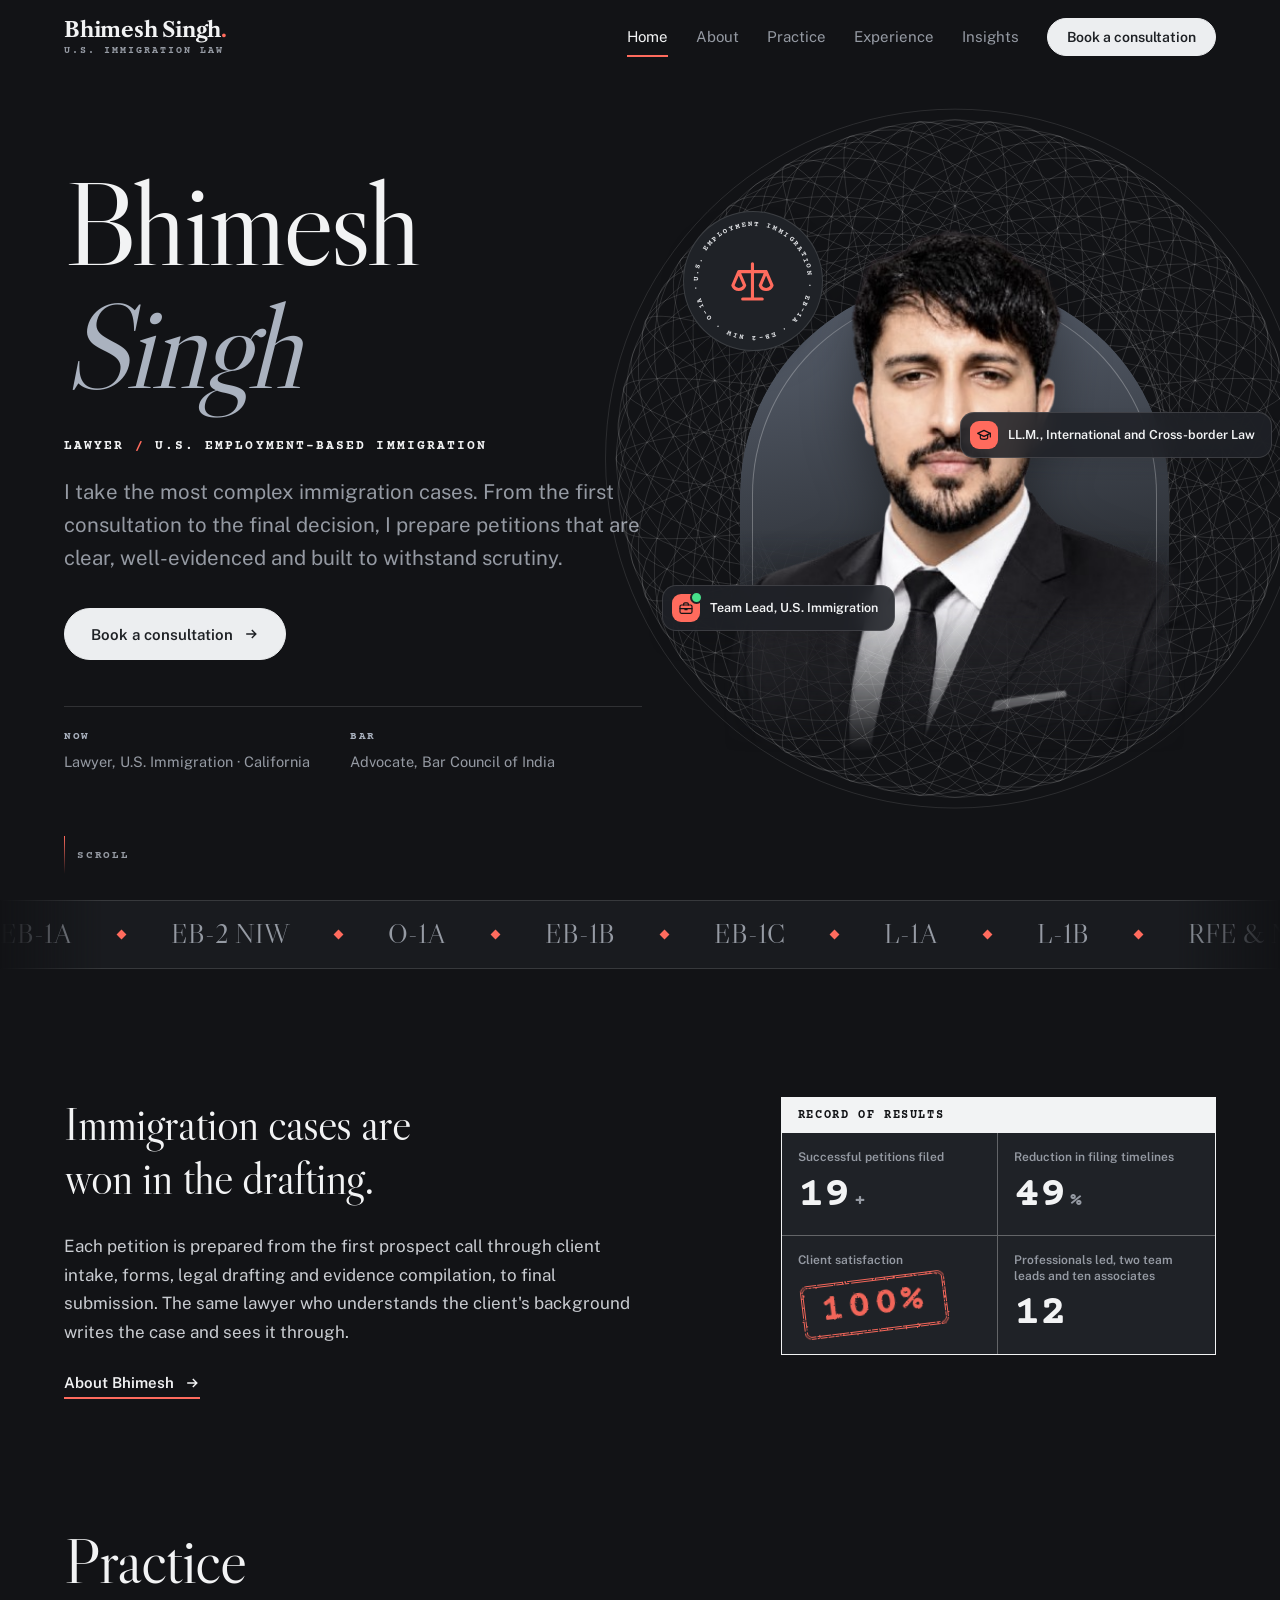
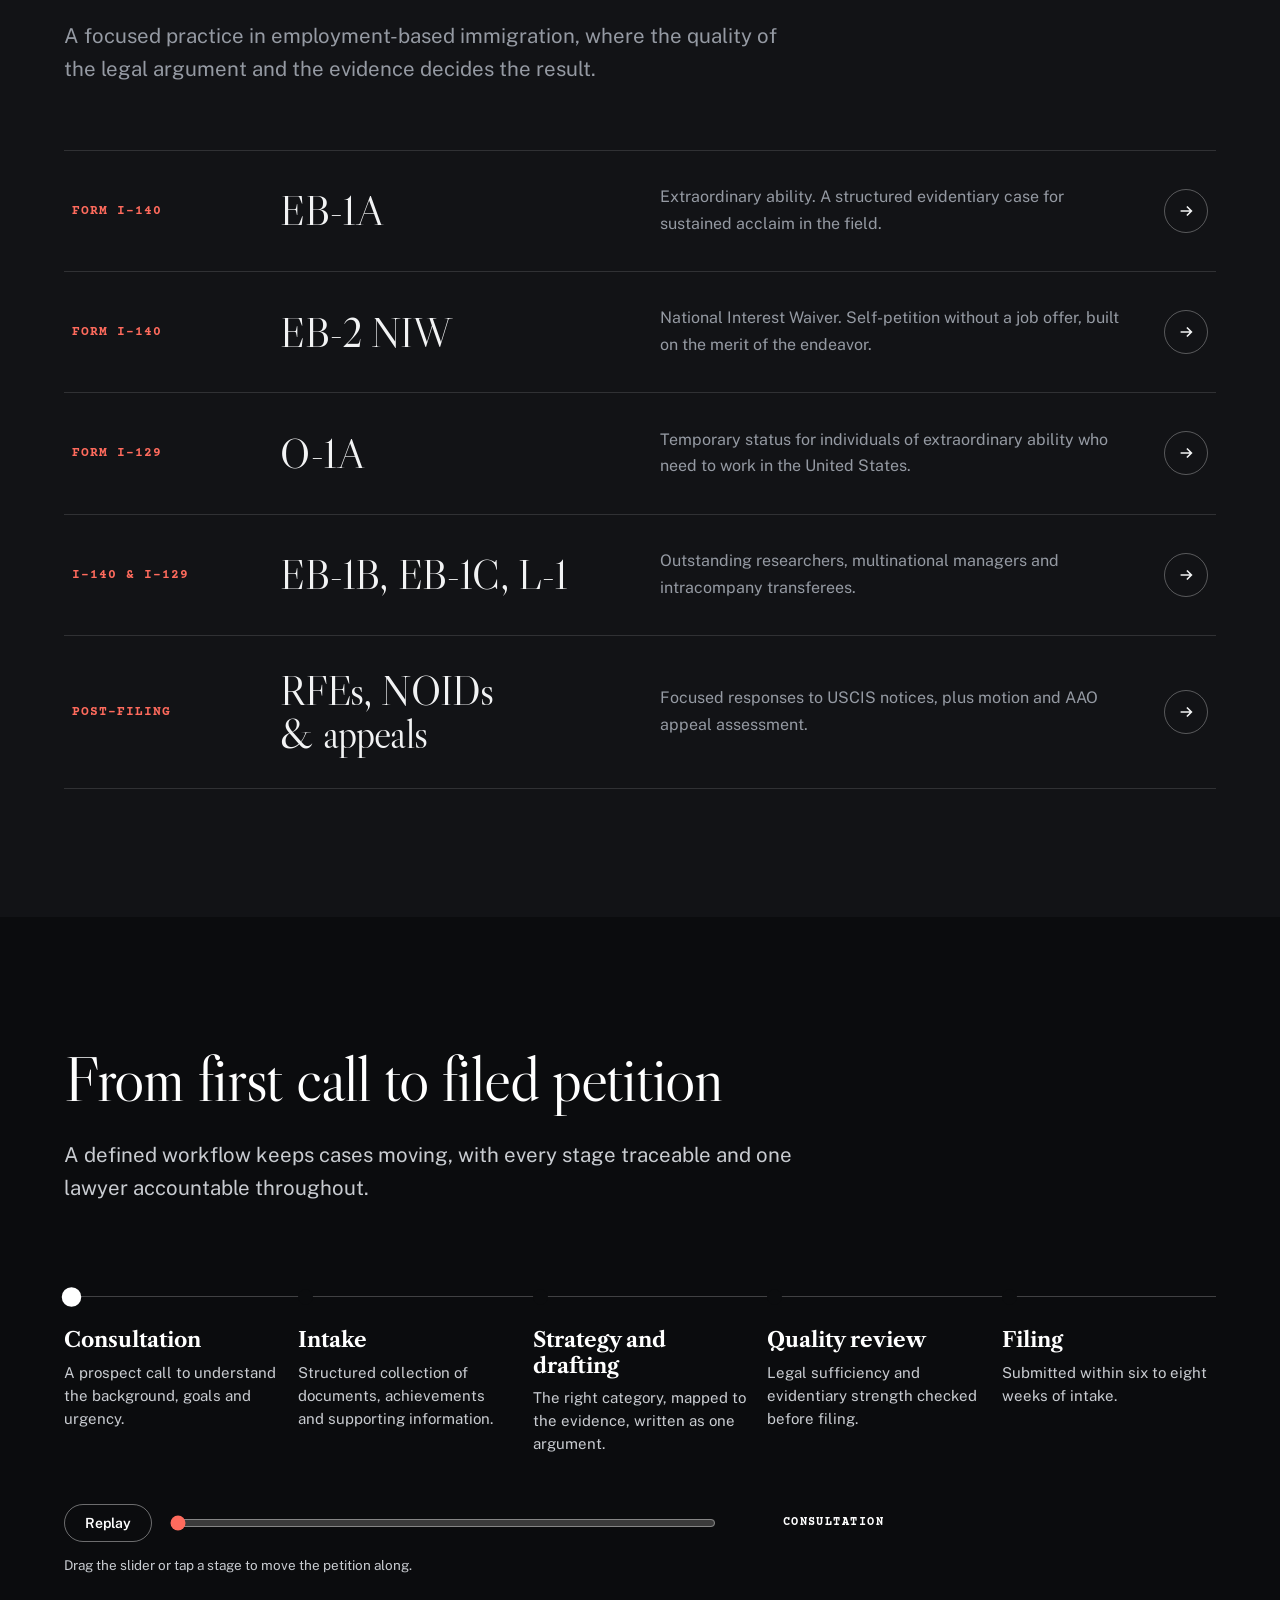
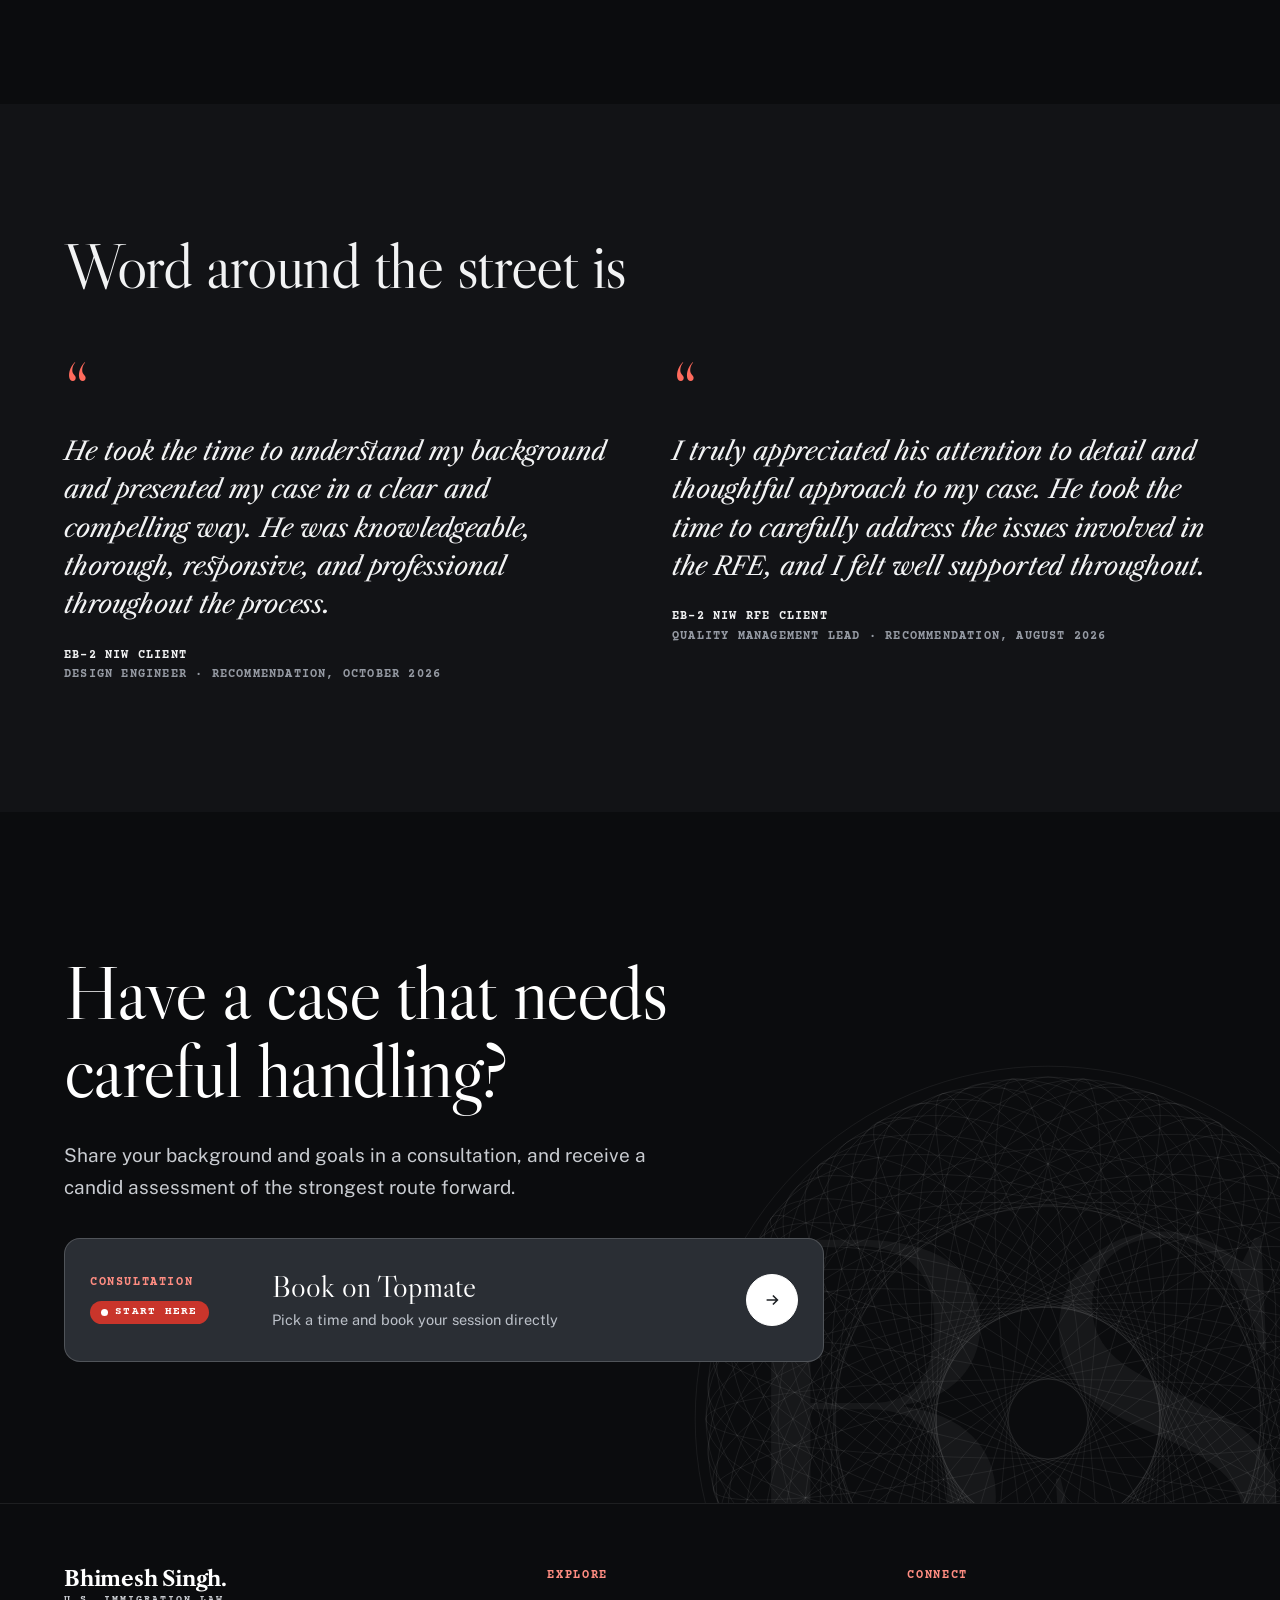
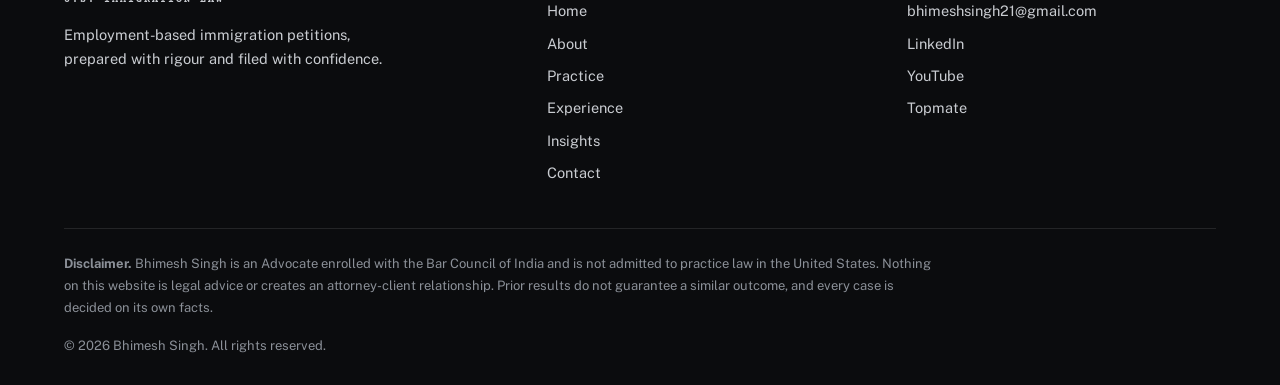
==== commit 1c7e6b97: "updated" ====
--- a/index.html
+++ b/index.html
@@ -43,7 +43,6 @@
     <p class="lead reveal" style="--d:.5s">I take the most complex immigration cases. From the first consultation to the final decision, I prepare petitions that are clear, well-evidenced and built to withstand scrutiny.</p>
     <div class="cta reveal" style="--d:.65s">
       <a class="btn magnetic" href="contact.html">Book a consultation <svg viewBox="0 0 20 20" width="16" height="16" aria-hidden="true"><path d="M4 10h11m-4-5 5 5-5 5" fill="none" stroke="currentColor" stroke-width="1.8"/></svg></a>
-      <a class="btn btn-ghost magnetic" href="assets/Bhimesh_Singh_Resume.pdf" download>Download resume</a>
     </div>
     <ul class="hero-meta reveal" style="--d:.8s">
       <li><span>Now</span>Lawyer, U.S. Immigration &middot; California</li>
@@ -58,7 +57,7 @@
       <svg class="ring-text" viewBox="0 0 200 200"><defs><path id="circ" d="M100,100 m-80,0 a80,80 0 1,1 160,0 a80,80 0 1,1 -160,0"/></defs><text><textPath href="#circ" textLength="496" lengthAdjust="spacing">U.S. EMPLOYMENT IMMIGRATION &#183; EB-1A &#183; EB-2 NIW &#183; O-1A &#183;</textPath></text></svg>
       <svg class="ic" viewBox="0 0 24 24"><path d="M12 3v18M7 21h10M5 7h14M5 7l-3 7a3.2 3.2 0 0 0 6 0zM19 7l-3 7a3.2 3.2 0 0 0 6 0z"/></svg>
     </div><div class="chip c1"><i class="live"><svg viewBox="0 0 24 24" aria-hidden="true"><rect x="3" y="7.5" width="18" height="12.5" rx="2.2"/><path d="M8.5 7.5V6a1.8 1.8 0 0 1 1.8-1.8h3.4A1.8 1.8 0 0 1 15.5 6v1.5M3 13h18M10.5 13v1.6h3V13"/></svg></i>Team Lead, U.S. Immigration</div>
-    <div class="chip c2"><i><svg viewBox="0 0 24 24" aria-hidden="true"><path d="M2.5 9.5L12 5l9.5 4.5L12 14z"/><path d="M6.5 11.7v4.3c0 1.2 2.5 2.5 5.5 2.5s5.5-1.3 5.5-2.5v-4.3M21.5 9.5v5.5"/></svg></i>LL.M., University of Baroda</div>
+    <div class="chip c2"><i><svg viewBox="0 0 24 24" aria-hidden="true"><path d="M2.5 9.5L12 5l9.5 4.5L12 14z"/><path d="M6.5 11.7v4.3c0 1.2 2.5 2.5 5.5 2.5s5.5-1.3 5.5-2.5v-4.3M21.5 9.5v5.5"/></svg></i>LL.M., International and Cross-border Law</div>
   </div>
   <a href="#statement" class="scroll" aria-label="Scroll to content"><i></i>Scroll</a>
 </section>
@@ -77,7 +76,7 @@
       <div class="ledger-grid">
         <div class="field"><label>Successful petitions filed</label><b data-count="19" data-suffix="+">0</b></div>
         <div class="field"><label>Reduction in filing timelines</label><b data-count="50" data-suffix="%">0</b></div>
-        <div class="field"><label>Months from intake to filing</label><b>1.5&ndash;2</b></div>
+        <div class="field"><label>Client satisfaction</label><span class="mini-stamp" aria-label="100%">100%</span></div>
         <div class="field"><label>Professionals led, two team leads and ten associates</label><b data-count="12">0</b></div>
       </div>
     </div>
@@ -104,10 +103,10 @@
         <li><b>Intake</b><span>Structured collection of documents, achievements and supporting information.</span></li>
         <li><b>Strategy and drafting</b><span>The right category, mapped to the evidence, written as one argument.</span></li>
         <li><b>Quality review</b><span>Legal sufficiency and evidentiary strength checked before filing.</span></li>
-        <li><b>Filing</b><span>Submitted within one and a half to two months of intake.</span></li>
+        <li><b>Filing</b><span>Submitted within six to eight weeks of intake.</span></li>
       </ol>
       <div class="flow-doc" aria-hidden="true"><svg viewBox="0 0 24 24"><path d="M6 2.5h8l4 4v15H6z"/><path d="M14 2.5v4h4M9 12h6M9 16h6"/></svg></div>
-      <div class="stamp" aria-hidden="true">FILED<small>IN 1.5&ndash;2 MONTHS</small></div>
+      <div class="stamp" aria-hidden="true">FILED<small>IN 6&ndash;8 WEEKS</small></div>
     </div>
     <div class="flow-ctl">
       <button class="replay" id="flowReplay" type="button">Replay</button>
--- a/style.css
+++ b/style.css
@@ -184,6 +184,10 @@
 .flow-doc{z-index:3;position:absolute;top:16px;width:32px;height:38px;left:calc(var(--p,0) * 100%);transform:translate(-50%,-50%);opacity:var(--po,0);transition:opacity .35s;color:#fff;filter:drop-shadow(0 6px 8px rgba(0,0,0,.4));pointer-events:none}
 .flow-doc svg{width:100%;height:100%;fill:var(--drench);stroke:currentColor;stroke-width:1.6;stroke-linecap:round;stroke-linejoin:round;animation:bob 1.1s ease-in-out infinite}
 .stamp{position:absolute;right:0;top:-92px;z-index:4;transform:rotate(-9deg) scale(2.2);opacity:0;pointer-events:none;color:var(--stamp);border:4px double currentColor;border-radius:8px;padding:8px 20px 6px;text-align:center;font:700 clamp(26px,3.4vw,42px)/1 var(--type);letter-spacing:.12em;mix-blend-mode:normal;filter:url(#rough)}
+.mini-stamp{display:inline-block;transform:rotate(-7deg);color:var(--stamp);border:3px double currentColor;border-radius:7px;padding:6px 16px 4px;font:700 clamp(26px,3vw,38px)/1 var(--type);letter-spacing:.1em;filter:url(#rough);opacity:.94;margin:2px 0 0 4px}
+.js .ledger .mini-stamp{opacity:0}
+.js .ledger.in .mini-stamp{opacity:.94;animation:stampIn .4s cubic-bezier(.3,1.6,.5,1) .9s backwards}
+@keyframes stampIn{from{opacity:0;transform:rotate(-7deg) scale(2.4)}to{opacity:.94;transform:rotate(-7deg) scale(1)}}
 .stamp small{display:block;font-size:.3em;letter-spacing:.18em;margin-top:6px}
 .stamped .stamp{opacity:.94;transform:rotate(-9deg) scale(1);transition:opacity .12s,transform .38s cubic-bezier(.3,1.6,.5,1)}
 .dark .stamp{color:#ff7a6c}
@@ -393,6 +397,7 @@
   html{scroll-behavior:auto}
   .js .reveal,.js .hl>span,.js .name .line>span,.js .hero-art .arch,.js .hero-art img,.js .hero-art .seal,.js .hero-art .chip,.js .hero-art .rosette{opacity:1!important;transform:none!important}
   .stamp{opacity:.94;transform:rotate(-9deg)}
+  .js .ledger .mini-stamp{opacity:.94}
 }
 .no-js .name .line>span,.no-js .hero-art *{transform:none;opacity:1}
 
